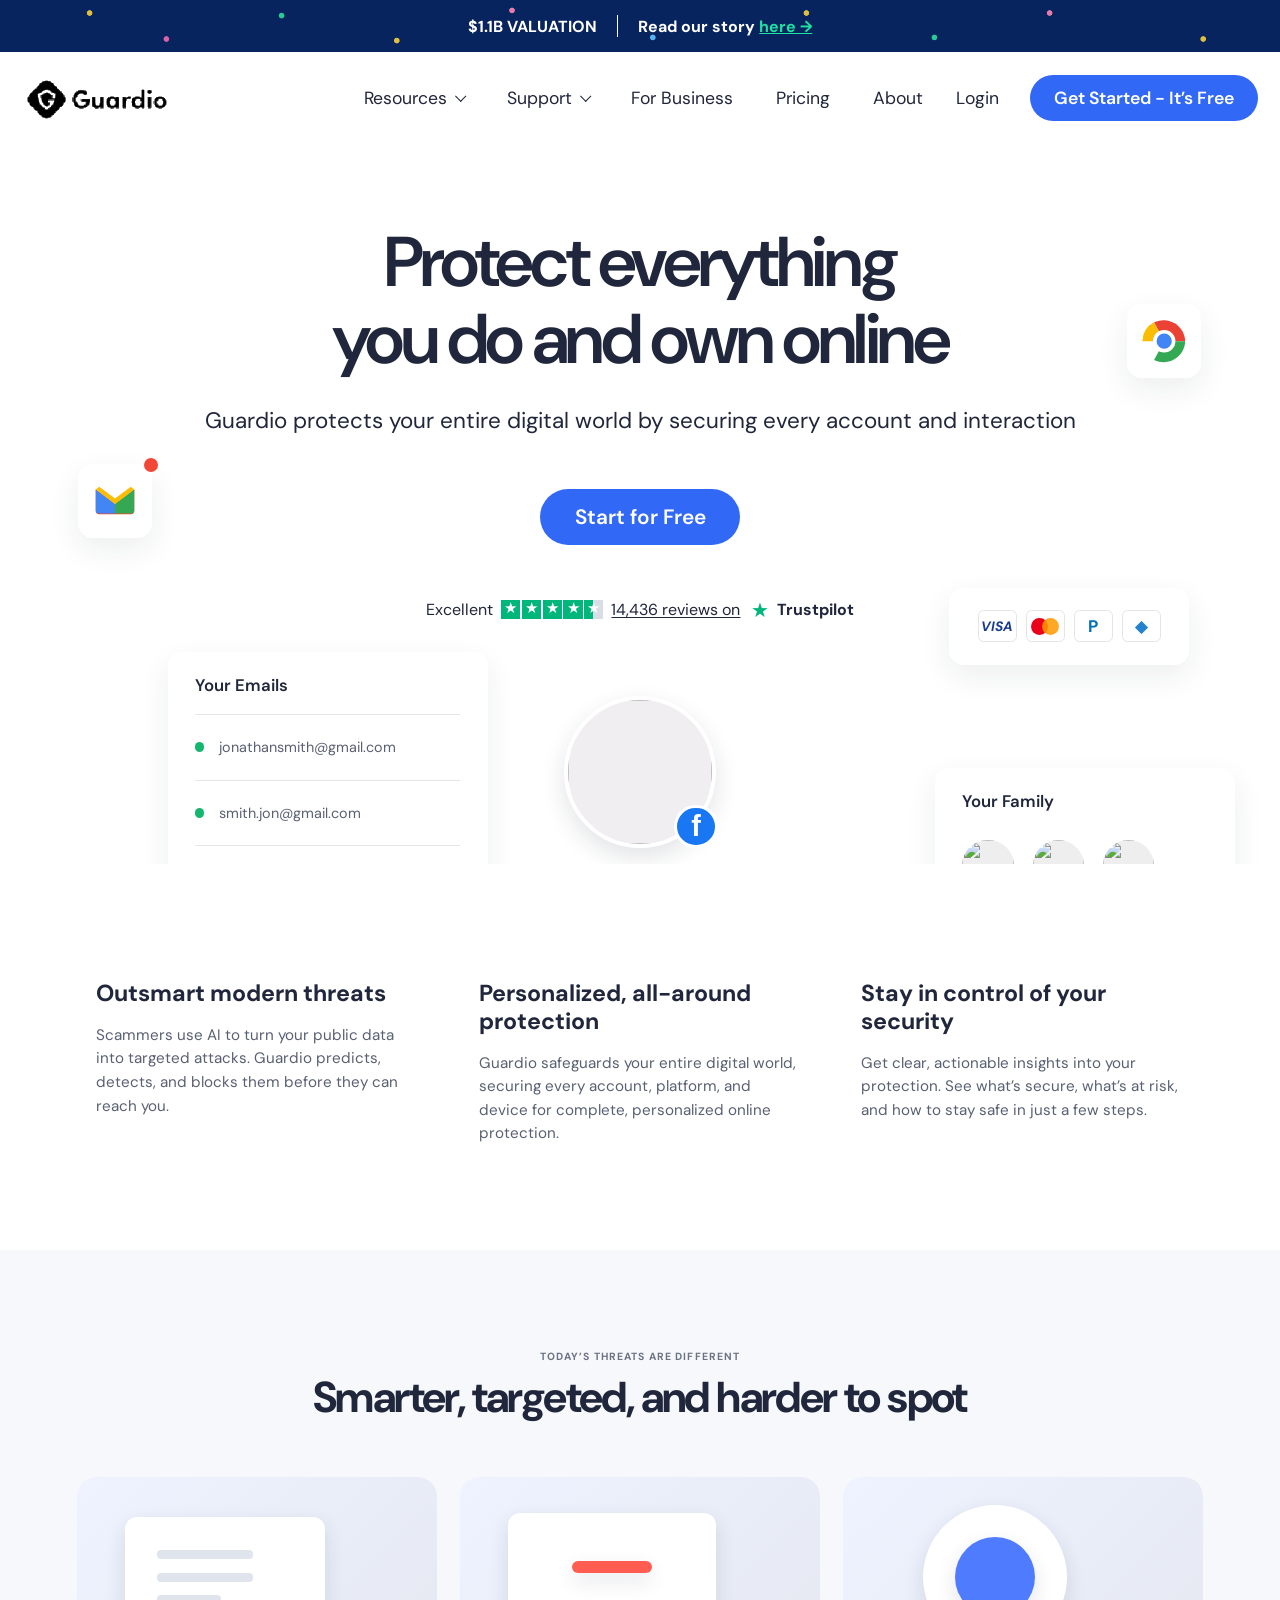
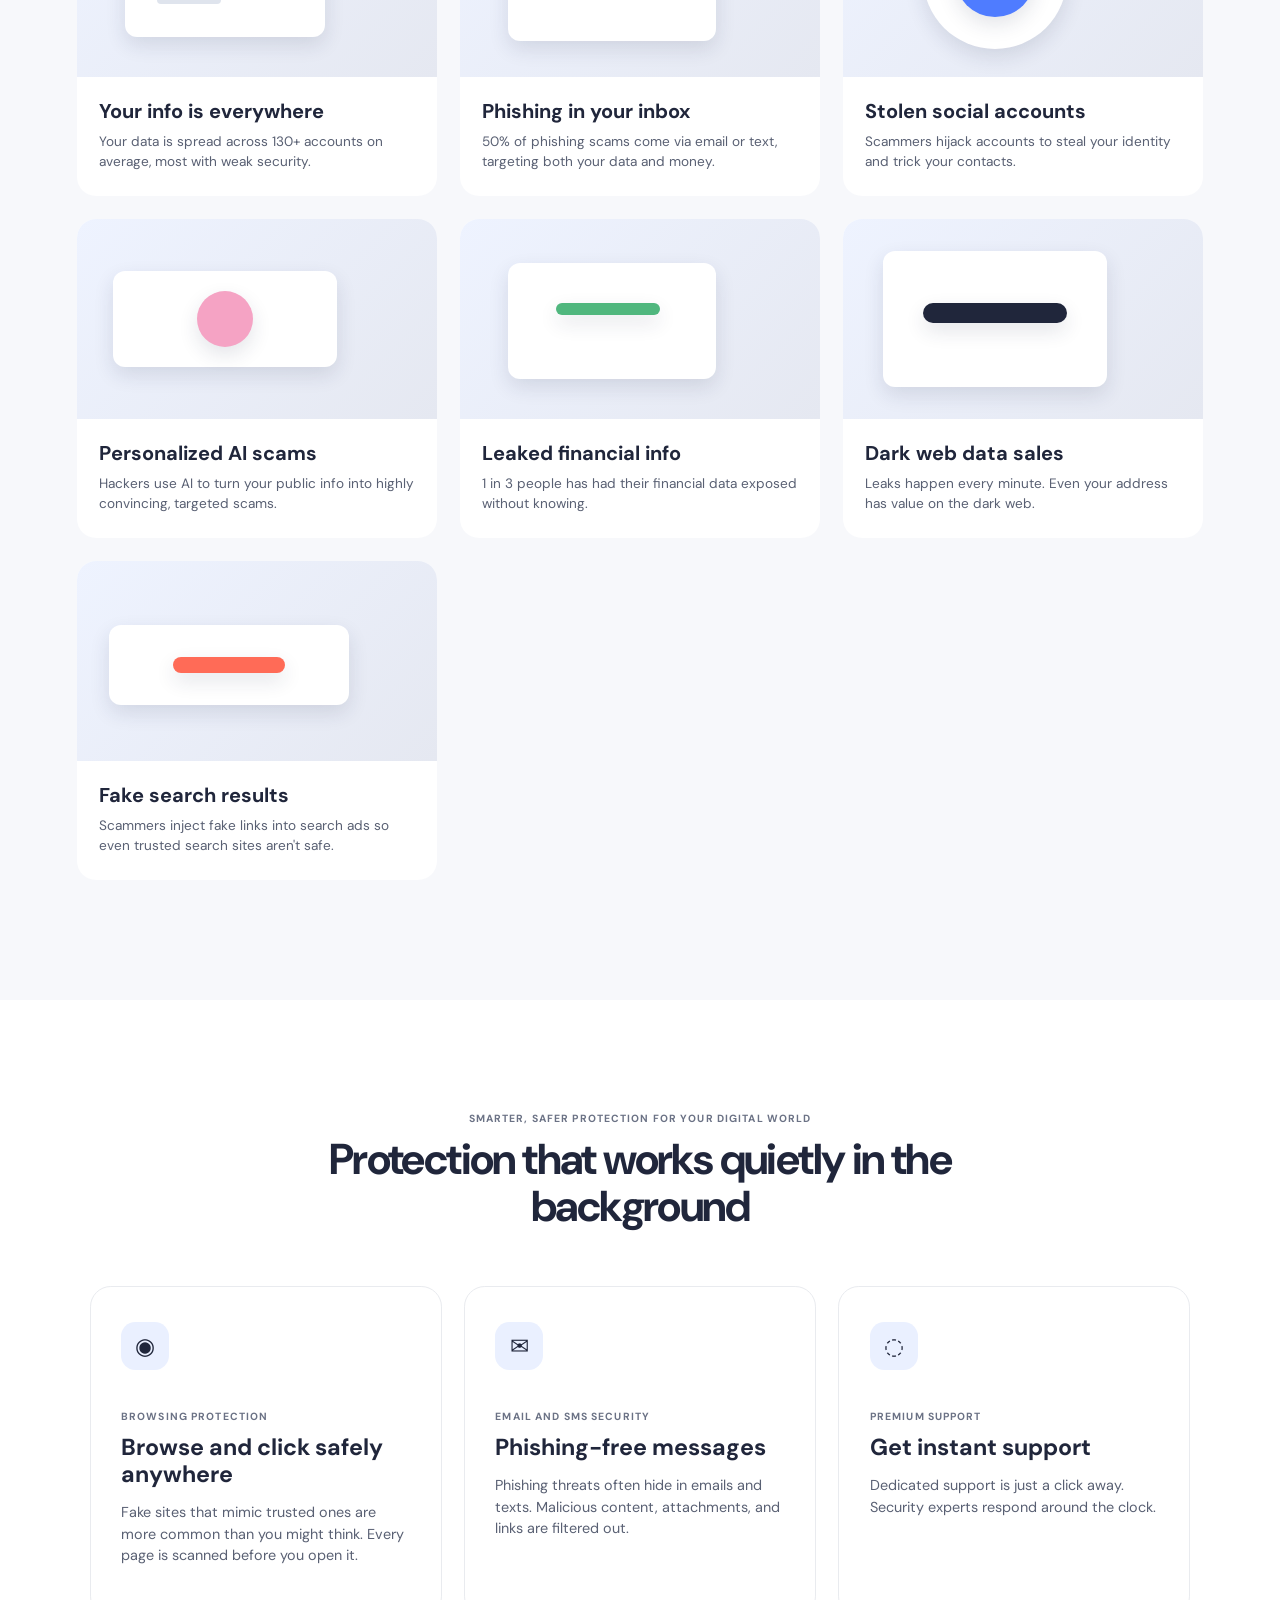
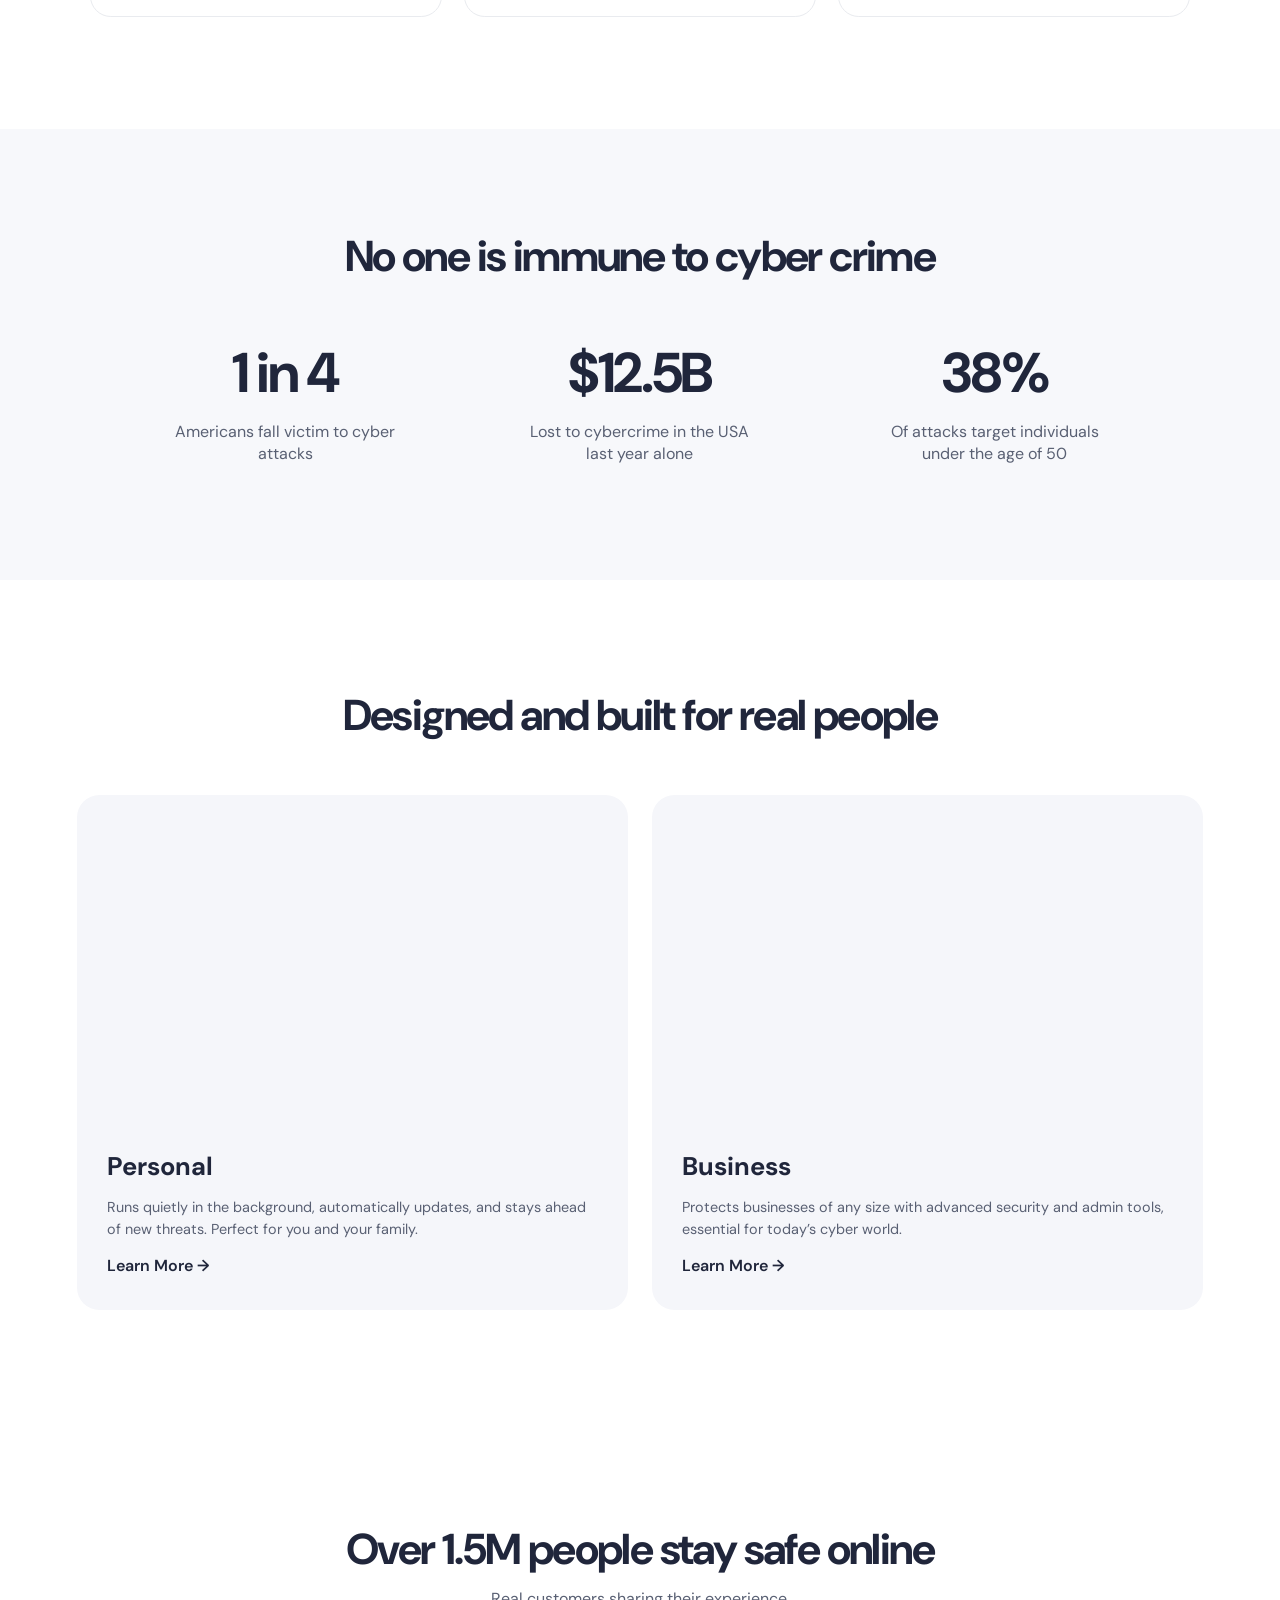
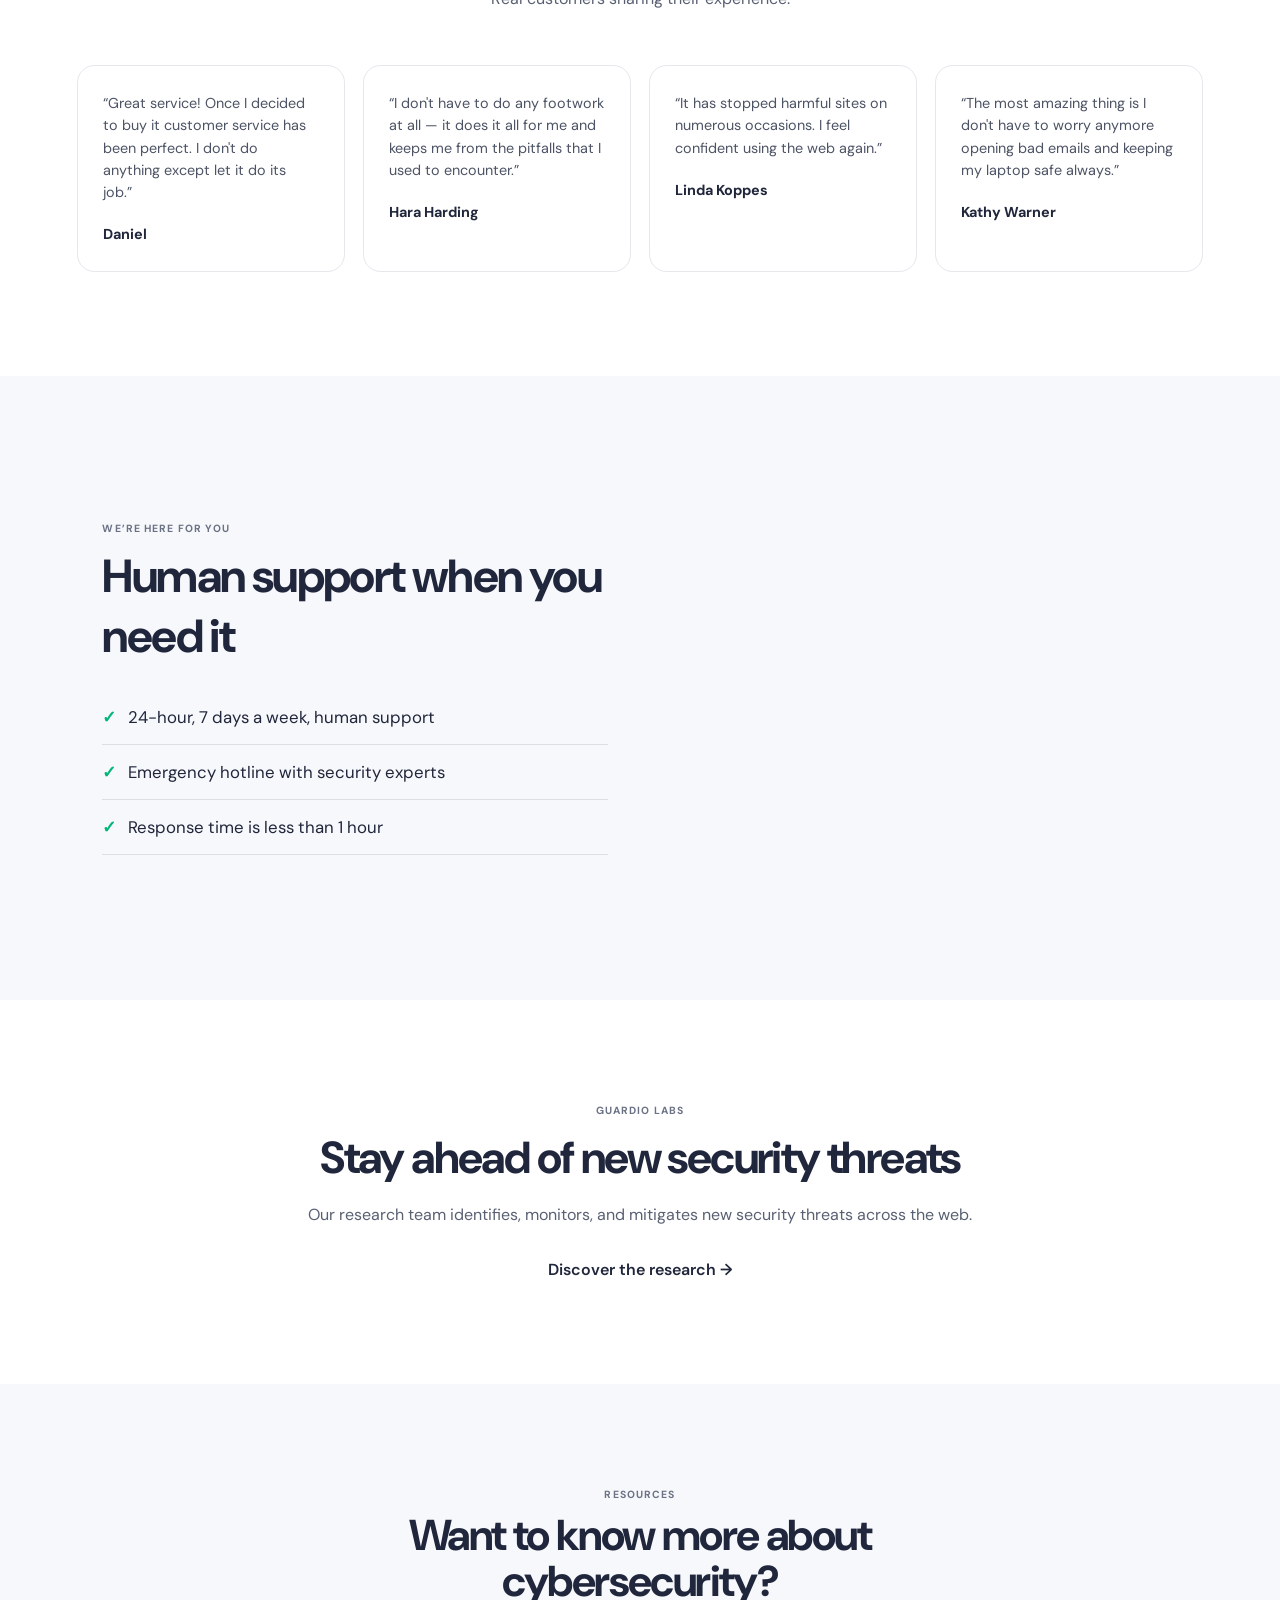
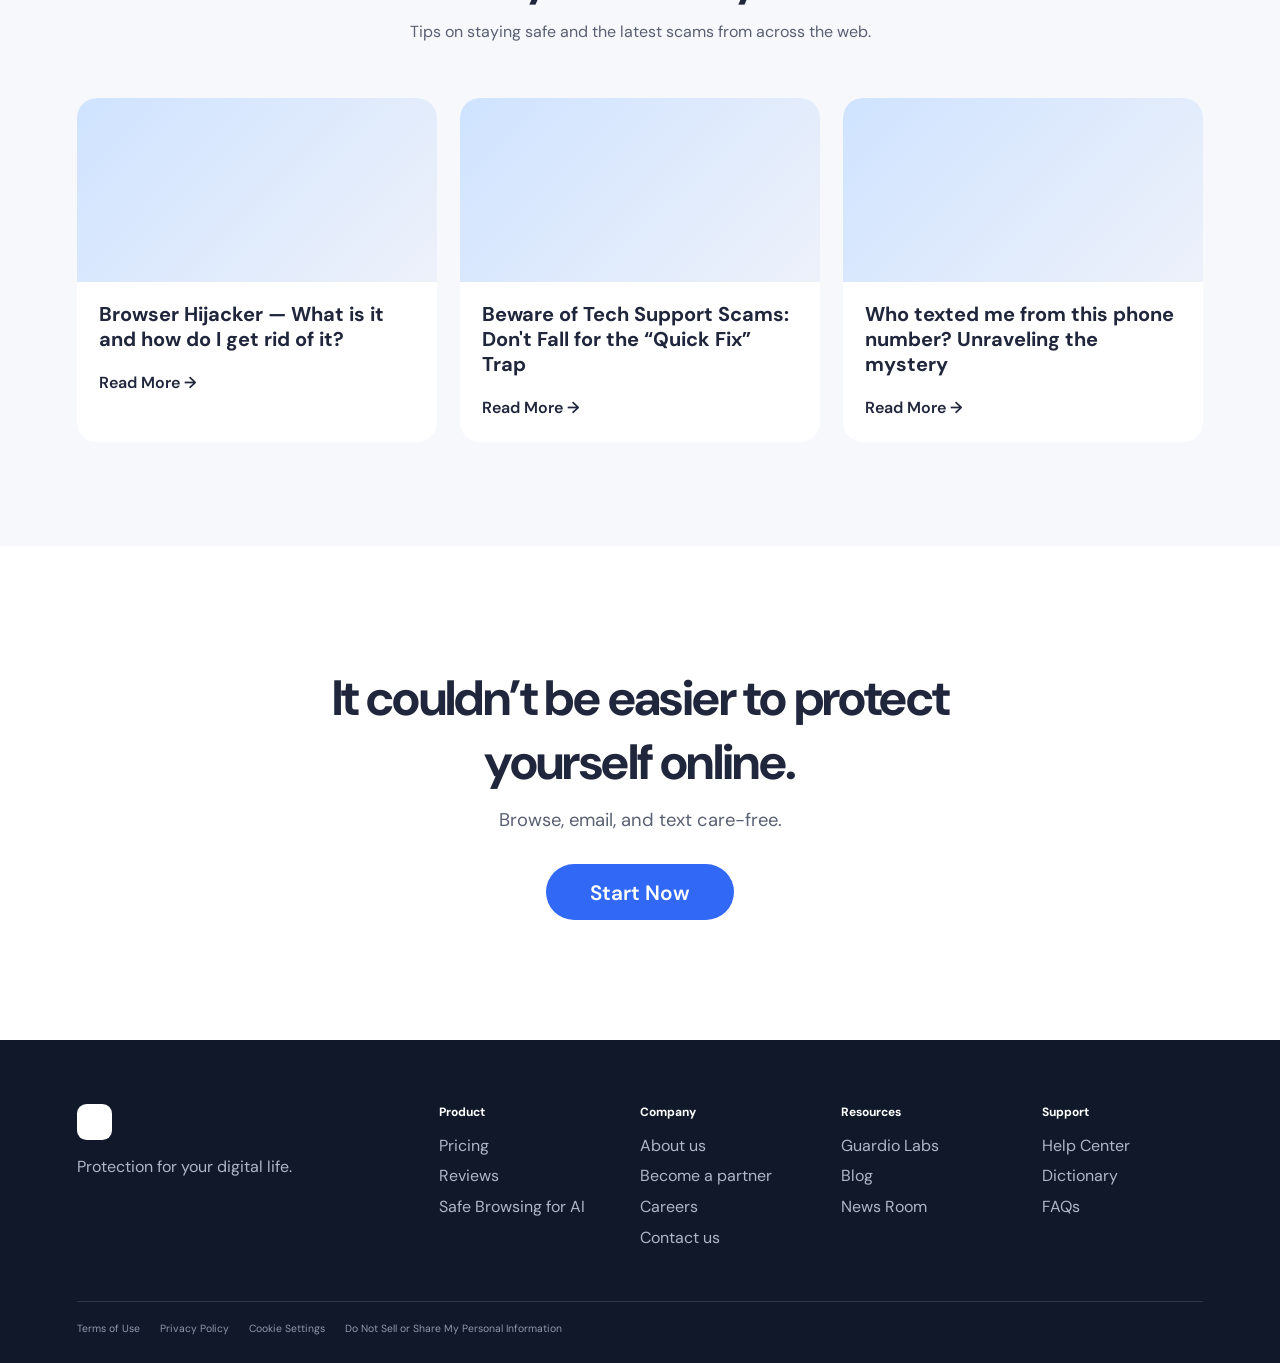
==== index.html @ de73d1ef "Update website" ====
<!doctype html>
<html lang="en">

<head>
  <meta charset="utf-8">
  <meta name="viewport" content="width=device-width, initial-scale=1">
  <title>Online Protection</title>
  <link rel="preconnect" href="https://fonts.googleapis.com">
  <link rel="preconnect" href="https://fonts.gstatic.com" crossorigin>
  <link href="https://fonts.googleapis.com/css2?family=DM+Sans:wght@400;500;600;700&display=swap" rel="stylesheet">
  <link rel="stylesheet" href="style.css">
</head>

<body>
  <div class="page">

    <div class="valuation-bar">
      <div class="valuation-inner">
        <strong>$1.1B VALUATION</strong>
        <span class="divider"></span>
        <strong>Read our story <a href="#story">here →</a></strong>
      </div>
    </div>

    <header class="site-header">
      <div class="nav-shell">
        <img src="/images/logo-new.png" alt="">
        <div class="logo-slot" aria-hidden="true"></div>

        <nav class="main-nav" aria-label="Main navigation">
          <div class="nav-dropdown">
            <button type="button" class="nav-button">Resources <span class="chevron"></span></button>
            <div class="dropdown-menu">
              <a href="#labs">Labs</a>
              <a href="#blog">Blog</a>
              <a href="#news">News Room</a>
            </div>
          </div>

          <div class="nav-dropdown">
            <button type="button" class="nav-button">Support <span class="chevron"></span></button>
            <div class="dropdown-menu">
              <a href="/Pages/Labs/index.html">Help Center</a>
              <a href="#support">Contact us</a>
            </div>
          </div>

          <a href="#business">For Business</a>
          <a href="#pricing">Pricing</a>
          <a href="#about">About</a>
        </nav>

        <div class="nav-actions">
          <a href="#login" class="login">Login</a>
          <a href="#start" class="nav-cta">Get Started - It’s Free</a>
        </div>

        <button class="mobile-menu" aria-label="Open menu"><span></span><span></span><span></span></button>
      </div>
    </header>

    <main>
      <section class="hero" id="start">
        <div class="hero-copy">
          <h1>Protect everything<br>you do and own online</h1>
          <p>Guardio protects your entire digital world by securing every account and interaction</p>

          <a href="./Pages/Labs/index.html" class="primary-btn">Start for Free</a>

          <div class="trustpilot">
            <span class="excellent">Excellent</span>
            <span class="stars" aria-label="5 stars">
              <i>★</i><i>★</i><i>★</i><i>★</i><i class="half">★</i>
            </span>
            <a href="#">14,436 reviews on</a>
            <span class="tp-star">★</span>
            <strong>Trustpilot</strong>
          </div>
        </div>

        <div class="hero-art" aria-hidden="true">
          <div class="floating gmail-card">
            <span class="notification-dot"></span>
            <svg viewBox="0 0 64 48" class="gmail-icon">
              <path fill="#EA4335" d="M4 8 32 29 60 8v31a5 5 0 0 1-5 5H9a5 5 0 0 1-5-5V8Z" />
              <path fill="#4285F4" d="M4 8 32 29v14H9a5 5 0 0 1-5-5V8Z" />
              <path fill="#34A853" d="M60 8 32 29v14h23a5 5 0 0 0 5-5V8Z" />
              <path fill="#FBBC04" d="M4 8 32 29 60 8 55 4 32 21 9 4Z" />
            </svg>
          </div>

          <div class="floating chrome-card">
            <svg viewBox="0 0 64 64" class="chrome-icon">
              <circle cx="32" cy="32" r="30" fill="#fff" />
              <path fill="#EA4335" d="M32 32h29A30 30 0 0 0 18 6l14 26Z" />
              <path fill="#FBBC04" d="M32 32 18 6A30 30 0 0 0 2 32h30Z" />
              <path fill="#34A853" d="M32 32 18 58a30 30 0 0 0 43-26H32Z" />
              <circle cx="32" cy="32" r="13" fill="#4285F4" stroke="#fff" stroke-width="5" />
            </svg>
          </div>

          <div class="floating emails-card">
            <h3>Your Emails</h3>
            <div class="email-row"><span class="status green"></span><span>jonathansmith@gmail.com</span></div>
            <div class="email-row"><span class="status green"></span><span>smith.jon@gmail.com</span></div>
            <div class="email-row"><span class="status red"></span><span>jonathan.s@yahoo.com</span></div>
          </div>

          <div class="person-orb">
            <div class="person-ring">
              <img
                src="https://cdn.prod.website-files.com/660aad6ed4b43a5ebeb55a52/67ab3292ef48db7c17e0052a_shutterstock_2234417015%202.webp"
                alt="">
            </div>
            <span class="facebook-badge">f</span>
          </div>

          <div class="floating family-card">
            <h3>Your Family</h3>
            <div class="family-people">
              <img
                src="https://cdn.prod.website-files.com/660aad6ed4b43a5ebeb55a52/67c078ace98d4fbeb5bd55b6_eeca5b305c165b2626405c96d9432411.webp"
                alt="">
              <img
                src="https://cdn.prod.website-files.com/660aad6ed4b43a5ebeb5bd55b6_eeca5b305c165b2626405c96d9432411.webp"
                alt="">
              <img
                src="https://cdn.prod.website-files.com/660aad6ed4b43a5ebeb55a52/67c078ac7d8c775eaa55b210_aea85e1525c2f2bf8477e99ba355de47.webp"
                alt="">
            </div>
            <div class="family-names"><span>Benjamin</span><span>Sara</span><span>Jesse</span></div>
          </div>

          <div class="floating payments-card">
            <div>VISA</div>
            <div class="mc"><b></b><b></b></div>
            <div class="paypal">P</div>
            <div class="bank">◆</div>
          </div>
        </div>
      </section>

      <section class="intro" id="about">
        <div class="intro-grid">
          <article>
            <h2>Outsmart modern threats</h2>
            <p>Scammers use AI to turn your public data into targeted attacks. Guardio predicts, detects, and blocks
              them before they can reach you.</p>
          </article>
          <article>
            <h2>Personalized, all-around protection</h2>
            <p>Guardio safeguards your entire digital world, securing every account, platform, and device for complete,
              personalized online protection.</p>
          </article>
          <article>
            <h2>Stay in control of your security</h2>
            <p>Get clear, actionable insights into your protection. See what’s secure, what’s at risk, and how to stay
              safe in just a few steps.</p>
          </article>
        </div>
      </section>

      <section class="threats" id="threats">
        <div class="section-head">
          <p class="eyebrow">TODAY’S THREATS ARE DIFFERENT</p>
          <h2>Smarter, targeted, and harder to spot</h2>
        </div>
        <div class="threat-grid">
          <article class="threat-card">
            <div class="mock-art art-login"><span></span><span></span><span></span></div>
            <h3>Your info is everywhere</h3>
            <p>Your data is spread across 130+ accounts on average, most with weak security.</p>
          </article>
          <article class="threat-card">
            <div class="mock-art art-mail"></div>
            <h3>Phishing in your inbox</h3>
            <p>50% of phishing scams come via email or text, targeting both your data and money.</p>
          </article>
          <article class="threat-card">
            <div class="mock-art art-social"></div>
            <h3>Stolen social accounts</h3>
            <p>Scammers hijack accounts to steal your identity and trick your contacts.</p>
          </article>
          <article class="threat-card">
            <div class="mock-art art-ai"></div>
            <h3>Personalized AI scams</h3>
            <p>Hackers use AI to turn your public info into highly convincing, targeted scams.</p>
          </article>
          <article class="threat-card">
            <div class="mock-art art-finance"></div>
            <h3>Leaked financial info</h3>
            <p>1 in 3 people has had their financial data exposed without knowing.</p>
          </article>
          <article class="threat-card">
            <div class="mock-art art-dark"></div>
            <h3>Dark web data sales</h3>
            <p>Leaks happen every minute. Even your address has value on the dark web.</p>
          </article>
          <article class="threat-card">
            <div class="mock-art art-search"></div>
            <h3>Fake search results</h3>
            <p>Scammers inject fake links into search ads so even trusted search sites aren't safe.</p>
          </article>
        </div>
      </section>

      <section class="protection" id="pricing">
        <div class="section-head">
          <p class="eyebrow">SMARTER, SAFER PROTECTION FOR YOUR DIGITAL WORLD</p>
          <h2>Protection that works quietly in the background</h2>
        </div>
        <div class="protection-row">
          <article>
            <div class="feature-icon">◉</div>
            <p class="eyebrow">BROWSING PROTECTION</p>
            <h3>Browse and click safely anywhere</h3>
            <p>Fake sites that mimic trusted ones are more common than you might think. Every page is scanned before you
              open it.</p>
          </article>
          <article>
            <div class="feature-icon">✉</div>
            <p class="eyebrow">EMAIL AND SMS SECURITY</p>
            <h3>Phishing-free messages</h3>
            <p>Phishing threats often hide in emails and texts. Malicious content, attachments, and links are filtered
              out.</p>
          </article>
          <article>
            <div class="feature-icon">◌</div>
            <p class="eyebrow">PREMIUM SUPPORT</p>
            <h3>Get instant support</h3>
            <p>Dedicated support is just a click away. Security experts respond around the clock.</p>
          </article>
        </div>
      </section>

      <section class="stats">
        <div class="section-head">
          <h2>No one is immune to cyber crime</h2>
        </div>
        <div class="stats-grid">
          <article><strong>1 in 4</strong>
            <p>Americans fall victim to cyber attacks</p>
          </article>
          <article><strong>$12.5B</strong>
            <p>Lost to cybercrime in the USA last year alone</p>
          </article>
          <article><strong>38%</strong>
            <p>Of attacks target individuals under the age of 50</p>
          </article>
        </div>
      </section>

      <section class="people" id="business">
        <div class="section-head">
          <h2>Designed and built for real people</h2>
        </div>
        <div class="people-grid">
          <article>
            <div class="people-image personal-image"></div>
            <div class="people-copy">
              <h3>Personal</h3>
              <p>Runs quietly in the background, automatically updates, and stays ahead of new threats. Perfect for you
                and your family.</p><a href="#">Learn More →</a>
            </div>
          </article>
          <article>
            <div class="people-image business-image"></div>
            <div class="people-copy">
              <h3>Business</h3>
              <p>Protects businesses of any size with advanced security and admin tools, essential for today’s cyber
                world.</p><a href="#">Learn More →</a>
            </div>
          </article>
        </div>
      </section>

      <section class="reviews">
        <div class="section-head">
          <h2>Over 1.5M people stay safe online</h2>
          <p>Real customers sharing their experience.</p>
        </div>
        <div class="review-track" id="reviewTrack">
          <article>“Great service! Once I decided to buy it customer service has been perfect. I don't do anything
            except let it do its job.”<b>Daniel</b></article>
          <article>“I don't have to do any footwork at all — it does it all for me and keeps me from the pitfalls that I
            used to encounter.”<b>Hara Harding</b></article>
          <article>“It has stopped harmful sites on numerous occasions. I feel confident using the web again.”<b>Linda
              Koppes</b></article>
          <article>“The most amazing thing is I don't have to worry anymore opening bad emails and keeping my laptop
            safe always.”<b>Kathy Warner</b></article>
        </div>
      </section>

      <section class="support" id="support">
        <div>
          <p class="eyebrow">WE’RE HERE FOR YOU</p>
          <h2>Human support when you need it</h2>
          <ul>
            <li>24-hour, 7 days a week, human support</li>
            <li>Emergency hotline with security experts</li>
            <li>Response time is less than 1 hour</li>
          </ul>
        </div>
        <div class="support-visual"></div>
      </section>

      <section class="labs" id="labs">
        <div>
          <p class="eyebrow">GUARDIO LABS</p>
          <h2>Stay ahead of new security threats</h2>
          <p>Our research team identifies, monitors, and mitigates new security threats across the web.</p><a
            href="#">Discover the research →</a>
        </div>
      </section>

      <section class="blog" id="blog">
        <div class="section-head">
          <p class="eyebrow">RESOURCES</p>
          <h2>Want to know more about cybersecurity?</h2>
          <p>Tips on staying safe and the latest scams from across the web.</p>
        </div>
        <div class="blog-grid">
          <article>
            <div></div>
            <h3>Browser Hijacker — What is it and how do I get rid of it?</h3><a href="#">Read More →</a>
          </article>
          <article>
            <div></div>
            <h3>Beware of Tech Support Scams: Don't Fall for the “Quick Fix” Trap</h3><a href="#">Read More →</a>
          </article>
          <article>
            <div></div>
            <h3>Who texted me from this phone number? Unraveling the mystery</h3><a href="#">Read More →</a>
          </article>
        </div>
      </section>

      <section class="final-cta" id="story">
        <h2>It couldn’t be easier to protect yourself online.</h2>
        <p>Browse, email, and text care-free.</p><a href="#" class="primary-btn">Start Now</a>
      </section>
    </main>

    <footer>
      <div class="footer-grid">
        <div>
          <div class="footer-mark"></div>
          <p>Protection for your digital life.</p>
        </div>
        <div>
          <h4>Product</h4><a href="#">Pricing</a><a href="#">Reviews</a><a href="#">Safe Browsing for AI</a>
        </div>
        <div>
          <h4>Company</h4><a href="#">About us</a><a href="#">Become a partner</a><a href="#">Careers</a><a
            href="#">Contact us</a>
        </div>
        <div>
          <h4>Resources</h4><a href="#">Guardio Labs</a><a href="#">Blog</a><a href="#">News Room</a>
        </div>
        <div>
          <h4>Support</h4><a href="#">Help Center</a><a href="#">Dictionary</a><a href="#">FAQs</a>
        </div>
      </div>
      <div class="footer-bottom"><span>Terms of Use</span><span>Privacy Policy</span><span>Cookie
          Settings</span><span>Do Not Sell or Share My Personal Information</span></div>
    </footer>
  </div>
  <script src="script.js"></script>
</body>

</html>
---- style.css ----
* {
  box-sizing: border-box
}

:root {
  --ink: #20263b;
  --muted: #596073;
  --blue: #3268f6;
  --green: #00b67a;
  --border: #e8e9ed;
  --soft: #f7f8fb;
}

html {
  scroll-behavior: smooth
}

body {
  margin: 0;
  font-family: "DM Sans", Arial, sans-serif;
  color: var(--ink);
  background: #fff;
  -webkit-font-smoothing: antialiased
}

a {
  color: inherit;
  text-decoration: none
}

button {
  font: inherit
}

.valuation-bar {
  height: 52px;
  background: #08245f;
  position: sticky;
  top: 0;
  z-index: 100;
  overflow: hidden;
  color: #fff
}

.valuation-bar:before {
  content: "";
  position: absolute;
  inset: 0;
  opacity: .9;
  background:
    radial-gradient(circle at 7% 25%, #f6d13b 0 2.4px, transparent 3.2px),
    radial-gradient(circle at 13% 75%, #ef68b0 0 2.4px, transparent 3.2px),
    radial-gradient(circle at 22% 30%, #2bdc9d 0 2.4px, transparent 3.2px),
    radial-gradient(circle at 31% 78%, #f6d13b 0 2.4px, transparent 3.2px),
    radial-gradient(circle at 40% 20%, #ff86b6 0 2.4px, transparent 3.2px),
    radial-gradient(circle at 51% 72%, #5dc6ff 0 2.4px, transparent 3.2px),
    radial-gradient(circle at 63% 25%, #f6d13b 0 2.4px, transparent 3.2px),
    radial-gradient(circle at 73% 72%, #2bdc9d 0 2.4px, transparent 3.2px),
    radial-gradient(circle at 82% 25%, #ff86b6 0 2.4px, transparent 3.2px),
    radial-gradient(circle at 94% 75%, #f6d13b 0 2.4px, transparent 3.2px)
}

.valuation-inner {
  height: 100%;
  display: flex;
  align-items: center;
  justify-content: center;
  gap: 20px;
  font-size: 16px;
  position: relative;
  z-index: 1
}

.valuation-inner a {
  color: #1fe2a1;
  text-decoration: underline
}

.divider {
  width: 1.6px;
  height: 22.4px;
  background: #fff
}

.site-header {
  height: 92px;
  background: #fff;
  position: sticky;
  top: 52px;
  z-index: 99
}

.nav-shell {
  height: 100%;
  max-width: 1400px;
  margin: auto;
  padding: 0 22.4px;
  display: flex;
  align-items: center
}

.logo-slot {
  width: 184px;
  flex: 0 0 184px
}

.main-nav {
  display: flex;
  align-items: center;
  gap: 43.2px;
  font-size: 17.6px;
  white-space: nowrap
}

.main-nav>a,
.nav-button {
  color: #20263b
}

.nav-button {
  border: 0;
  background: none;
  padding: 0;
  display: flex;
  align-items: center;
  gap: 8px;
  cursor: pointer
}

.chevron {
  width: 8px;
  height: 8px;
  border-right: 1.6px solid #1d2435;
  border-bottom: 1.6px solid #1d2435;
  transform: rotate(45deg) translateY(-2.4px)
}

.nav-dropdown {
  position: relative
}

.dropdown-menu {
  display: none;
  position: absolute;
  top: 25.6px;
  left: -12px;
  background: #fff;
  border: 1px solid var(--border);
  box-shadow: 0 11.2px 32px rgba(25, 31, 52, .12);
  border-radius: 11.2px;
  padding: 8px;
  min-width: 136px
}

.dropdown-menu a {
  display: block;
  padding: 8.8px 9.6px;
  border-radius: 6.4px
}

.dropdown-menu a:hover {
  background: #f4f6fb
}

.nav-dropdown.open .dropdown-menu {
  display: block
}

.nav-actions {
  margin-left: auto;
  display: flex;
  align-items: center;
  gap: 30.4px;
  font-size: 17.6px
}

.nav-cta {
  background: var(--blue);
  color: #fff;
  border-radius: 27.2px;
  padding: 12px 24px;
  font-weight: 600
}

.mobile-menu {
  display: none;
  margin-left: auto;
  background: none;
  border: 0;
  width: 35.2px
}

.mobile-menu span {
  height: 1.6px;
  background: var(--ink);
  display: block;
  margin: 4.8px 0
}

.hero {
  min-height: 720px;
  position: relative;
  overflow: hidden;
  padding-top: 80px;
  background: #fff
}

.hero-copy {
  text-align: center;
  position: relative;
  z-index: 4
}

.hero h1 {
  font-size: 70.4px;
  line-height: 1.09;
  letter-spacing: -3.36px;
  font-weight: 600;
  margin: 0 auto 27.2px;
  max-width: 928px
}

.hero-copy>p {
  font-size: 22.4px;
  line-height: 1.4;
  margin: 0 auto 52.8px;
  max-width: 1000px
}

.primary-btn {
  display: inline-flex;
  align-items: center;
  justify-content: center;
  background: var(--blue);
  color: #fff;
  font-size: 20.8px;
  font-weight: 600;
  border-radius: 30.4px;
  padding: 12.8px 34.4px;
  min-width: 188.8px;
  height: 56px;
  box-shadow: none
}

.trustpilot {
  margin: 52px auto 0;
  display: flex;
  align-items: center;
  justify-content: center;
  gap: 8px;
  font-size: 16px
}

.trustpilot a {
  text-decoration: underline;
  text-underline-offset: 2.4px
}

.stars {
  display: flex;
  gap: 1.6px
}

.stars i {
  font-style: normal;
  font-size: 15.2px;
  line-height: 17.6px;
  background: #00b67a;
  color: #fff;
  width: 19.2px;
  height: 19.2px;
  text-align: center
}

.stars .half {
  background: linear-gradient(90deg, #00b67a 50%, #d8dde6 50%);
  color: #fff
}

.tp-star {
  font-size: 20px;
  color: #00b67a;
  margin-left: 2.4px
}

.hero-art {
  position: absolute;
  inset: 0;
  z-index: 2;
  pointer-events: none
}

.floating {
  position: absolute;
  background: #fff;
  border-radius: 14.4px;
  box-shadow: 0 11.2px 30.4px rgba(28, 35, 56, .08)
}

.gmail-card {
  left: 6.1%;
  top: 320px;
  width: 73.6px;
  height: 73.6px;
  display: grid;
  place-items: center
}

.gmail-icon {
  width: 44px
}

.notification-dot {
  position: absolute;
  width: 14.4px;
  height: 14.4px;
  border-radius: 50%;
  background: #f34837;
  right: -6.4px;
  top: -6.4px
}

.chrome-card {
  right: 6.2%;
  top: 160px;
  width: 73.6px;
  height: 73.6px;
  display: grid;
  place-items: center
}

.chrome-icon {
  width: 46.4px
}

.emails-card {
  left: 13.1%;
  top: 508px;
  width: 320px;
  min-height: 268px
}

.floating h3 {
  font-size: 16.8px;
  margin: 22.4px 27.2px 17.6px;
  font-weight: 600
}

.email-row {
  height: 65.6px;
  margin: 0 27.2px;
  border-top: 1px solid #e6e6e8;
  display: flex;
  align-items: center;
  gap: 14.4px;
  font-size: 14.4px;
  color: #596073
}

.status {
  width: 9.6px;
  height: 9.6px;
  border-radius: 50%;
  flex: 0 0 auto
}

.green {
  background: #17b66f
}

.red {
  background: #ff4637
}

.person-orb {
  position: absolute;
  left: 50%;
  transform: translateX(-50%);
  top: 552px
}

.person-ring {
  width: 152px;
  height: 152px;
  border-radius: 50%;
  background: #f0eef0;
  border: 4.8px solid #fff;
  box-shadow: 0 9.6px 24px rgba(25, 31, 52, .12);
  overflow: hidden
}

.person-ring img {
  width: 100%;
  height: 100%;
  object-fit: cover
}

.facebook-badge {
  position: absolute;
  right: -1.6px;
  bottom: 0;
  width: 43.2px;
  height: 43.2px;
  border-radius: 50%;
  background: #1977f3;
  color: #fff;
  font: bold 28.8px Arial;
  display: grid;
  place-items: center;
  border: 3.2px solid #fff
}

.family-card {
  right: 3.5%;
  top: 624px;
  width: 300px;
  height: 232px
}

.family-people {
  display: flex;
  gap: 19.2px;
  padding: 9.6px 27.2px 0
}

.family-people img {
  width: 51.2px;
  height: 51.2px;
  border-radius: 50%;
  object-fit: cover;
  background: #eee
}

.family-names {
  display: flex;
  gap: 28.8px;
  padding: 8px 27.2px;
  font-size: 12px;
  color: #5b6274
}

.payments-card {
  right: 7.1%;
  top: 444px;
  width: 240px;
  height: 76.8px;
  display: flex;
  align-items: center;
  justify-content: center;
  gap: 8.8px
}

.payments-card>div {
  height: 32px;
  min-width: 39.2px;
  border: 1px solid #e2e4e8;
  border-radius: 5.6px;
  display: grid;
  place-items: center;
  background: #fff;
  font-weight: 700
}

.payments-card>div:first-child {
  font-style: italic;
  color: #183c8e;
  font-size: 13.6px
}

.mc {
  display: flex !important;
  align-items: center;
  justify-content: center
}

.mc b {
  width: 16.8px;
  height: 16.8px;
  border-radius: 50%;
  display: block
}

.mc b:first-child {
  background: #ea001b;
  margin-right: -5.6px
}

.mc b:last-child {
  background: #ff9900;
  opacity: .85
}

.paypal {
  color: #0070ba;
  font-size: 16.8px
}

.bank {
  color: #2482ce
}

.intro {
  padding: 116px 7.5% 104px
}

.intro-grid {
  display: grid;
  grid-template-columns: repeat(3, 1fr);
  gap: 60px;
  max-width: 1160px;
  margin: auto
}

.intro h2 {
  font-size: 23.2px;
  line-height: 1.2;
  margin: 0 0 16px
}

.intro p {
  font-size: 15.2px;
  line-height: 1.55;
  color: var(--muted);
  margin: 0
}

.section-head {
  text-align: center;
  max-width: 720px;
  margin: 0 auto 56px
}

.eyebrow {
  font-size: 10.4px;
  font-weight: 700;
  letter-spacing: 1.12px;
  margin: 0 0 11.2px;
  color: #6b7285
}

.section-head h2 {
  font-size: 43.2px;
  letter-spacing: -1.6px;
  line-height: 1.08;
  margin: 0 0 16px
}

.section-head>p:last-child {
  font-size: 16px;
  color: var(--muted)
}

.threats {
  background: #f7f8fb;
  padding: 100px 6% 120px
}

.threat-grid {
  max-width: 1160px;
  margin: auto;
  display: grid;
  grid-template-columns: repeat(3, 1fr);
  gap: 22.4px
}

.threat-card {
  background: #fff;
  border-radius: 19.2px;
  padding: 0 0 24px;
  overflow: hidden
}

.mock-art {
  height: 200px;
  background: linear-gradient(135deg, #eef3ff, #e5e8f1);
  position: relative;
  overflow: hidden
}

.mock-art:before,
.mock-art:after {
  content: "";
  position: absolute;
  background: #fff;
  border-radius: 12px;
  box-shadow: 0 8px 20px rgba(30, 40, 70, .12)
}

.art-login:before {
  width: 200px;
  height: 120px;
  left: 48px;
  top: 40px
}

.art-login span {
  position: absolute;
  z-index: 2;
  width: 96px;
  height: 8.8px;
  background: #dfe4ed;
  left: 80px;
  border-radius: 4px
}

.art-login span:nth-child(1) {
  top: 73.6px
}

.art-login span:nth-child(2) {
  top: 96px
}

.art-login span:nth-child(3) {
  top: 118.4px;
  width: 64px
}

.art-mail:before {
  width: 208px;
  height: 128px;
  left: 48px;
  top: 36px
}

.art-mail:after {
  width: 80px;
  height: 12px;
  left: 112px;
  top: 84px;
  background: #ff5c52
}

.art-social:before {
  width: 144px;
  height: 144px;
  border-radius: 50%;
  left: 80px;
  top: 28px
}

.art-social:after {
  width: 80px;
  height: 80px;
  border-radius: 50%;
  left: 112px;
  top: 60px;
  background: #4f7cff
}

.art-ai:before {
  width: 224px;
  height: 96px;
  left: 36px;
  top: 52px
}

.art-ai:after {
  width: 56px;
  height: 56px;
  border-radius: 50%;
  left: 120px;
  top: 72px;
  background: #f5a3c4
}

.art-finance:before {
  width: 208px;
  height: 116px;
  left: 48px;
  top: 44px
}

.art-finance:after {
  width: 104px;
  height: 12px;
  left: 96px;
  top: 84px;
  background: #50b77e
}

.art-dark:before {
  width: 224px;
  height: 136px;
  left: 40px;
  top: 32px
}

.art-dark:after {
  width: 144px;
  height: 20px;
  left: 80px;
  top: 84px;
  background: #20263b
}

.art-search:before {
  width: 240px;
  height: 80px;
  left: 32px;
  top: 64px
}

.art-search:after {
  width: 112px;
  height: 16px;
  left: 96px;
  top: 96px;
  background: #ff6b57
}

.threat-card h3 {
  font-size: 20px;
  margin: 20.8px 22.4px 8px
}

.threat-card p {
  font-size: 13.6px;
  line-height: 1.5;
  color: var(--muted);
  margin: 0 22.4px
}

.protection {
  padding: 112px 7%
}

.protection-row {
  max-width: 1160px;
  margin: auto;
  display: grid;
  grid-template-columns: repeat(3, 1fr);
  gap: 22.4px
}

.protection-row article {
  padding: 35.2px 30.4px;
  border: 1px solid #e9ebef;
  border-radius: 20.8px;
  min-height: 296px
}

.feature-icon {
  width: 48px;
  height: 48px;
  border-radius: 14.4px;
  background: #eaf0ff;
  display: grid;
  place-items: center;
  font-size: 23.2px;
  margin-bottom: 40px
}

.protection-row h3 {
  font-size: 23.2px;
  line-height: 1.15;
  margin: 8px 0 12px
}

.protection-row article>p:last-child {
  font-size: 14.4px;
  line-height: 1.5;
  color: var(--muted)
}

.stats {
  padding: 104px 8%;
  background: #f7f8fb
}

.stats-grid {
  max-width: 1000px;
  margin: auto;
  display: grid;
  grid-template-columns: repeat(3, 1fr);
  gap: 64px;
  text-align: center
}

.stats-grid strong {
  font-size: 56px;
  letter-spacing: -2.4px
}

.stats-grid p {
  font-size: 16px;
  line-height: 1.35;
  color: var(--muted);
  max-width: 224px;
  margin: 12px auto
}

.people {
  padding: 112px 6%
}

.people-grid {
  max-width: 1160px;
  margin: auto;
  display: grid;
  grid-template-columns: 1fr 1fr;
  gap: 24px
}

.people-grid article {
  border-radius: 22.4px;
  overflow: hidden;
  background: #f5f6fa
}

.people-image {
  height: 328px;
  background-size: cover;
  background-position: center
}

.personal-image {
  background-image: url("https://cdn.prod.website-files.com/660aad6ed4b43a5ebeb55a52/66e2ee38548ab197e2be8fb5_plans_image_personal.webp")
}

.business-image {
  background-image: url("https://cdn.prod.website-files.com/660aad6ed4b43a5ebeb55a52/66e2ee383f5835c32cb60555_plans_image_business.webp")
}

.people-copy {
  padding: 27.2px 30.4px 33.6px
}

.people-copy h3 {
  font-size: 25.6px;
  margin: 0 0 9.6px
}

.people-copy p {
  font-size: 14.4px;
  color: var(--muted);
  line-height: 1.5
}

.people-copy a {
  font-weight: 600
}

.reviews {
  padding: 104px 6%;
  background: #fff
}

.review-track {
  display: grid;
  grid-template-columns: repeat(4, 1fr);
  gap: 17.6px;
  max-width: 1160px;
  margin: auto
}

.review-track article {
  padding: 25.6px;
  border: 1px solid #e5e7eb;
  border-radius: 17.6px;
  font-size: 14.4px;
  line-height: 1.55;
  color: #4c5364;
  min-height: 192px
}

.review-track b {
  display: block;
  margin-top: 20px;
  color: var(--ink)
}

.support {
  padding: 112px 8%;
  background: #f7f8fb;
  display: grid;
  grid-template-columns: 1fr 1fr;
  gap: 64px;
  align-items: center
}

.support h2 {
  font-size: 46.4px;
  letter-spacing: -1.6px;
  margin: 0 0 24px
}

.support ul {
  padding: 0;
  margin: 0;
  list-style: none
}

.support li {
  font-size: 16.8px;
  padding: 16px 0;
  border-bottom: 1px solid #dddfe5
}

.support li:before {
  content: "✓";
  color: var(--green);
  font-weight: 700;
  margin-right: 12px
}

.support-visual {
  height: 400px;
  border-radius: 24px;
  background: url("https://cdn.prod.website-files.com/660aad6ed4b43a5ebeb55a52/67c5ad01090524cce00dda50_Support_asset%20%281%29.webp") center/cover no-repeat
}

.labs {
  padding: 104px 8%;
  background: #fff
}

.labs>div {
  max-width: 680px;
  margin: auto;
  text-align: center
}

.labs h2 {
  font-size: 44.8px;
  letter-spacing: -1.6px;
  margin: 0 0 16px
}

.labs p:not(.eyebrow) {
  font-size: 16px;
  color: var(--muted);
  line-height: 1.5
}

.labs a {
  display: inline-block;
  margin-top: 16px;
  font-weight: 600
}

.blog {
  padding: 104px 6%;
  background: #f7f8fb
}

.blog-grid {
  max-width: 1160px;
  margin: auto;
  display: grid;
  grid-template-columns: repeat(3, 1fr);
  gap: 22.4px
}

.blog-grid article {
  background: #fff;
  border-radius: 20px;
  overflow: hidden;
  padding-bottom: 24px
}

.blog-grid article>div {
  height: 184px;
  background: linear-gradient(135deg, #cfe3ff, #edf1fa)
}

.blog-grid h3 {
  font-size: 20px;
  line-height: 1.25;
  padding: 0 22.4px;
  margin: 20px 0
}

.blog-grid a {
  padding: 0 22.4px;
  font-weight: 600
}

.final-cta {
  padding: 120px 16px;
  text-align: center
}

.final-cta h2 {
  font-size: 49.6px;
  letter-spacing: -1.6px;
  margin: 0 auto 14.4px;
  max-width: 720px
}

.final-cta p {
  font-size: 18.4px;
  color: var(--muted);
  margin: 0 0 32px
}

footer {
  background: #11182a;
  color: #fff;
  padding: 64px 6% 28px
}

.footer-grid {
  max-width: 1160px;
  margin: auto;
  display: grid;
  grid-template-columns: 2fr repeat(4, 1fr);
  gap: 40px
}

.footer-grid h4 {
  margin: 0 0 14.4px;
  font-size: 12px
}

.footer-grid a {
  display: block;
  color: #aeb6c7;
  margin: 9.6px 0
}

.footer-grid p {
  color: #aeb6c7
}

.footer-mark {
  width: 35.2px;
  height: 35.2px;
  background: #fff;
  border-radius: 9.6px;
  margin-bottom: 16px
}

.footer-bottom {
  max-width: 1160px;
  margin: 44px auto 0;
  padding-top: 20px;
  border-top: 1px solid #31384a;
  color: #8f98ab;
  display: flex;
  gap: 20px;
  flex-wrap: wrap;
  font-size: 10.4px
}

@media (max-width:1200px) {
  .main-nav {
    gap: 22.4px
  }

  .logo-slot {
    width: 128px;
    flex-basis: 128px
  }

  .hero h1 {
    font-size: 56px
  }

  .emails-card {
    left: 7%;
  }

  .family-card {
    right: 1%
  }
}

@media (max-width:900px) {
  .valuation-inner {
    font-size: 12px;
    gap: 11.2px
  }

  .site-header {
    height: 65.6px;
    top: 52px
  }

  .nav-shell {
    padding: 0 16px
  }

  .logo-slot {
    flex: 1;
    width: auto
  }

  .main-nav,
  .nav-actions {
    display: none
  }

  .mobile-menu {
    display: block
  }

  .hero {
    padding: 56px 16px 0;
    min-height: 656px
  }

  .hero h1 {
    font-size: 38.4px;
    letter-spacing: -1.6px
  }

  .hero-copy>p {
    font-size: 16px;
    margin-bottom: 32px
  }

  .trustpilot {
    font-size: 12px;
    margin-top: 36px
  }

  .emails-card {
    left: 2%;
    top: 496px;
    transform: scale(.72);
    transform-origin: left top
  }

  .family-card {
    right: -32px;
    top: 568px;
    transform: scale(.72);
    transform-origin: right top
  }

  .person-orb {
    top: 536px;
    transform: translateX(-50%) scale(.75)
  }

  .payments-card {
    right: 2%;
    top: 428px;
    transform: scale(.72);
    transform-origin: right top
  }

  .gmail-card {
    left: 2%;
    top: 240px;
    transform: scale(.78)
  }

  .chrome-card {
    right: 2%;
    top: 128px;
    transform: scale(.78)
  }

  .intro-grid,
  .threat-grid,
  .protection-row,
  .stats-grid,
  .people-grid,
  .review-track,
  .blog-grid {
    grid-template-columns: 1fr
  }

  .intro {
    padding: 72px 20px
  }

  .threats,
  .protection,
  .people,
  .reviews,
  .blog {
    padding: 72px 20px
  }

  .section-head h2 {
    font-size: 33.6px
  }

  .support {
    grid-template-columns: 1fr;
    padding: 72px 20px
  }

  .support h2,
  .labs h2,
  .final-cta h2 {
    font-size: 35.2px
  }

  .footer-grid {
    grid-template-columns: 1fr 1fr
  }

  .footer-bottom {
    flex-direction: column
  }

  .floating {
    box-shadow: 0 8px 20px rgba(28, 35, 56, .1)
  }
}

@media (max-width:520px) {
  .valuation-bar {
    height: 44.8px
  }

  .valuation-inner {
    font-size: 9.6px
  }

  .divider {
    height: 14.4px
  }

  .site-header {
    top: 44.8px
  }

  .hero h1 {
    font-size: 31.2px
  }

  .hero-copy>p {
    font-size: 14.4px
  }

  .primary-btn {
    font-size: 16px;
    height: 46.4px;
    min-width: 152px
  }

  .trustpilot {
    flex-wrap: wrap
  }

  .gmail-card {
    top: 232px
  }

  .chrome-card {
    top: 120px
  }

  .emails-card {
    top: 488px
  }

  .family-card {
    top: 552px
  }

  .person-orb {
    top: 540px
  }

  .payments-card {
    top: 412px
  }
}

/* Genuine 80% visual sizing: no CSS zoom transform is used.
   Fixed typography, button dimensions, padding, spacing, cards and positioning
   have been reduced proportionally. Responsive breakpoints remain unchanged. */
html,
body {
  overflow-x: hidden;
}
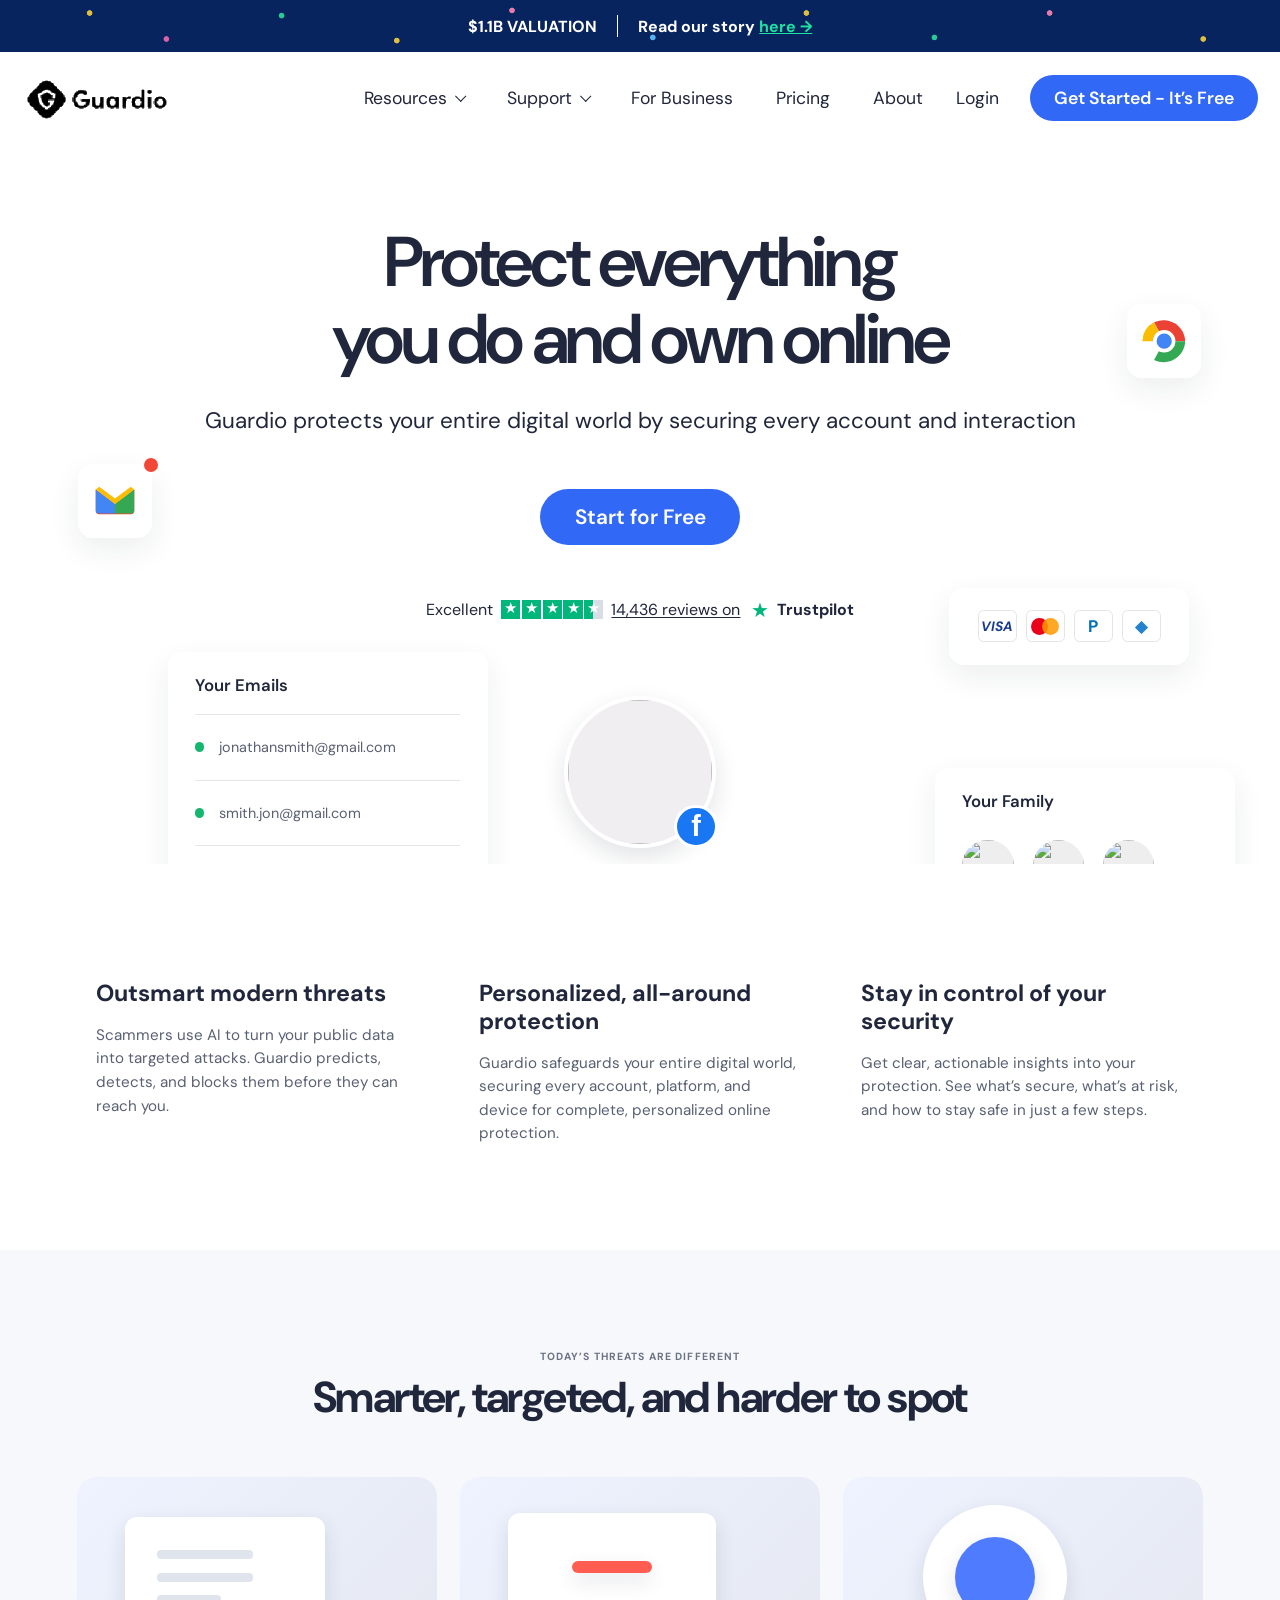
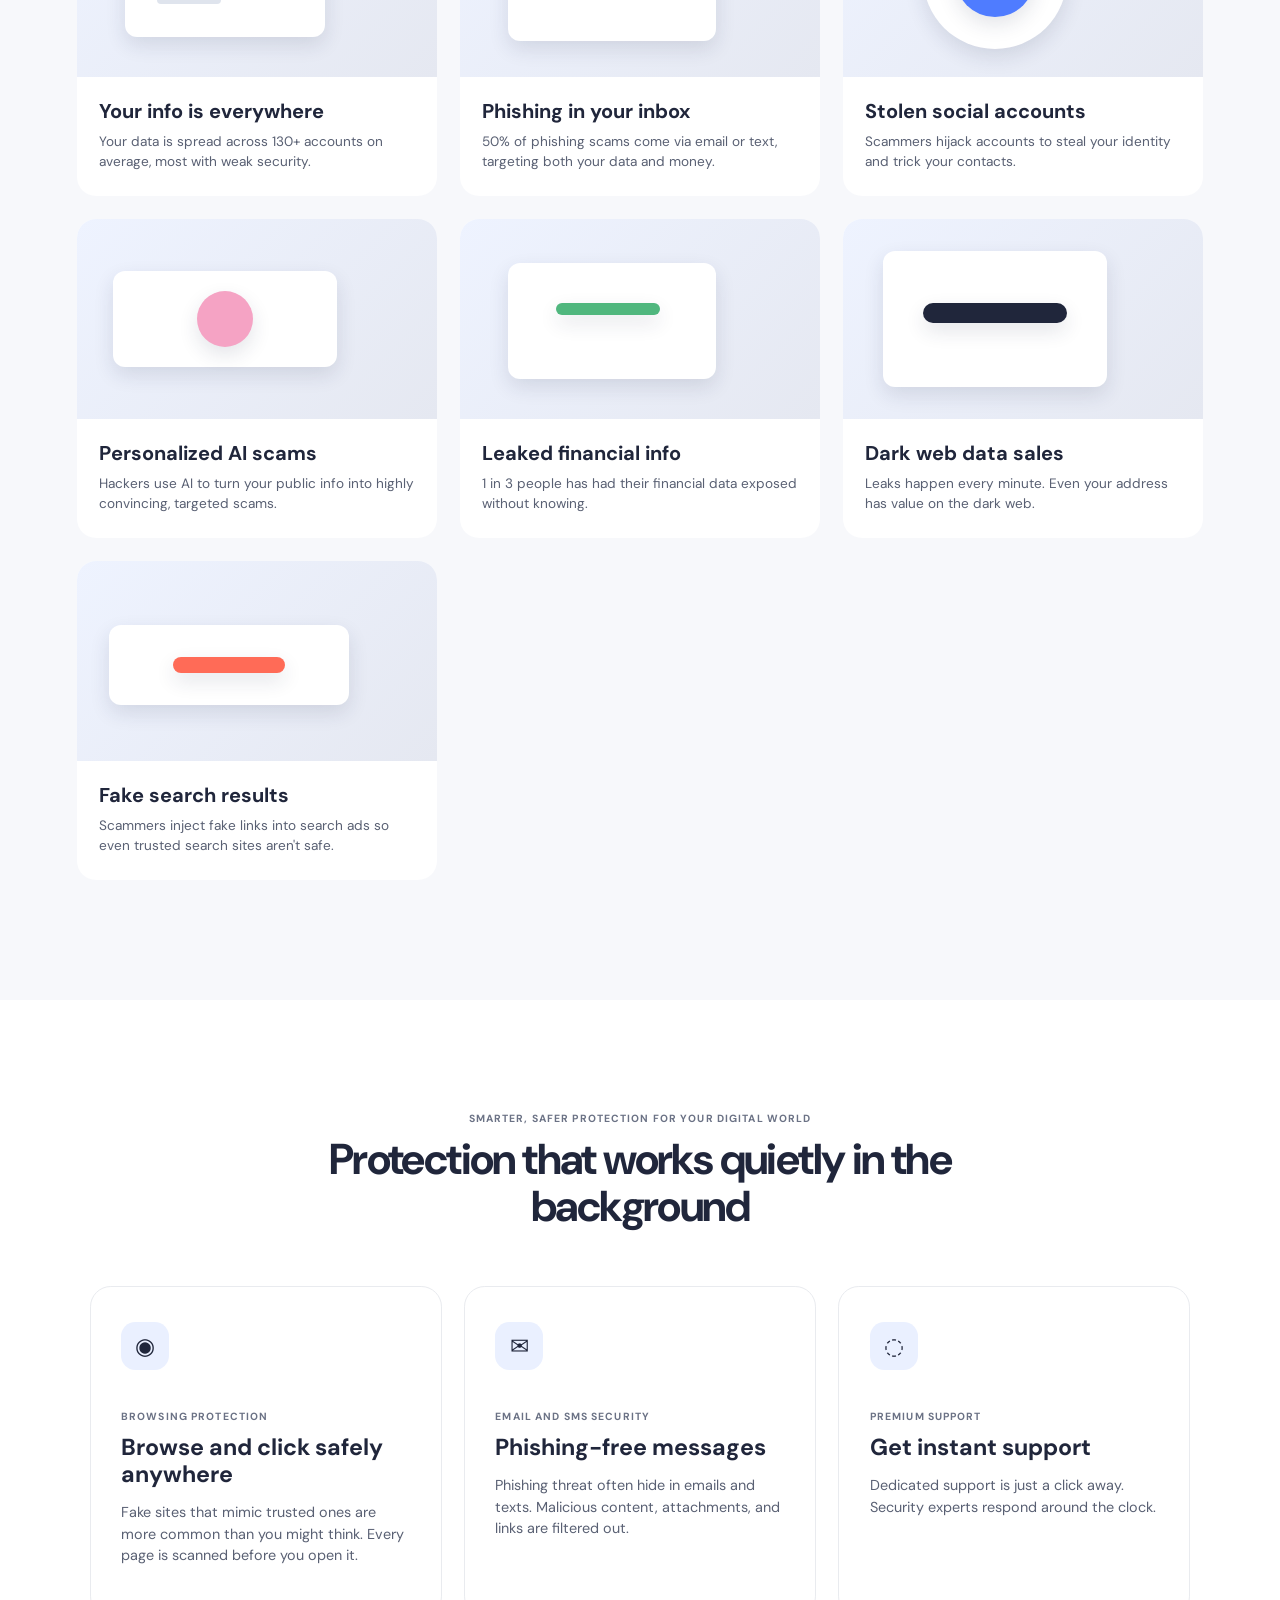
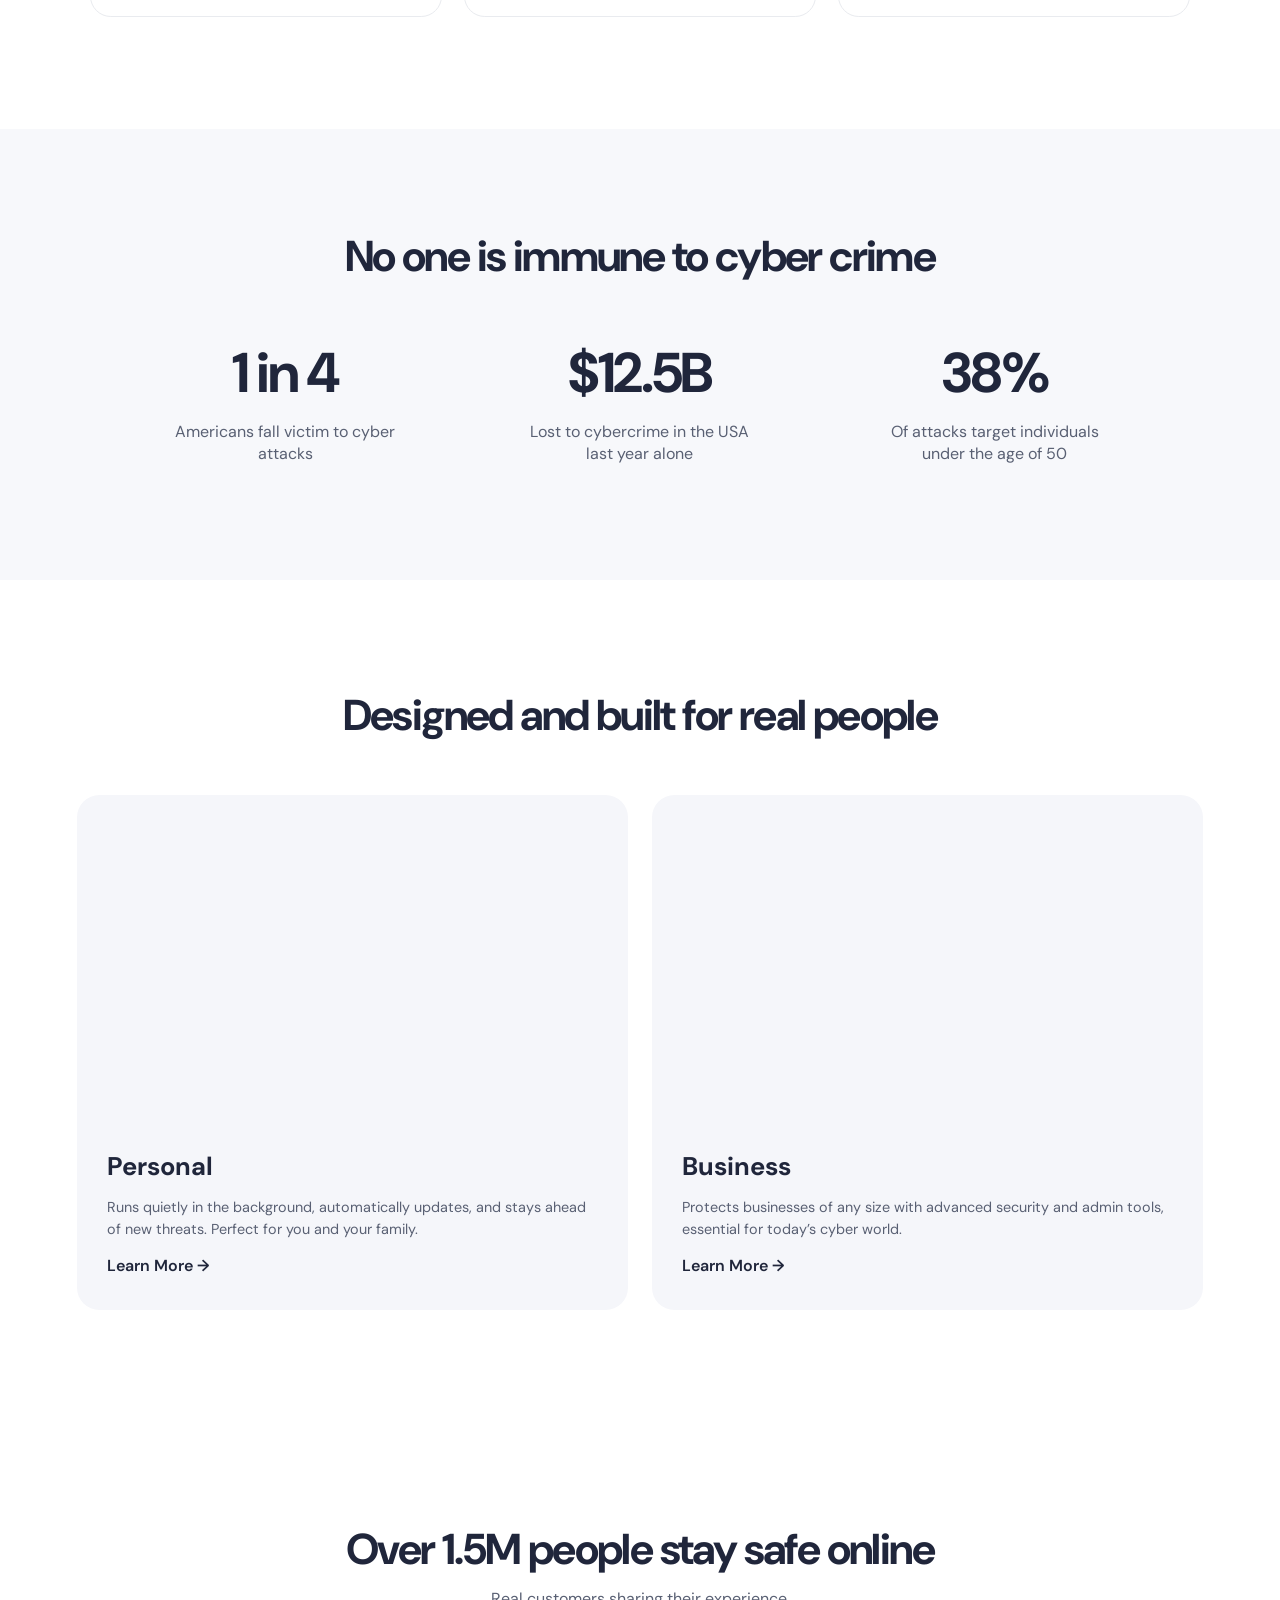
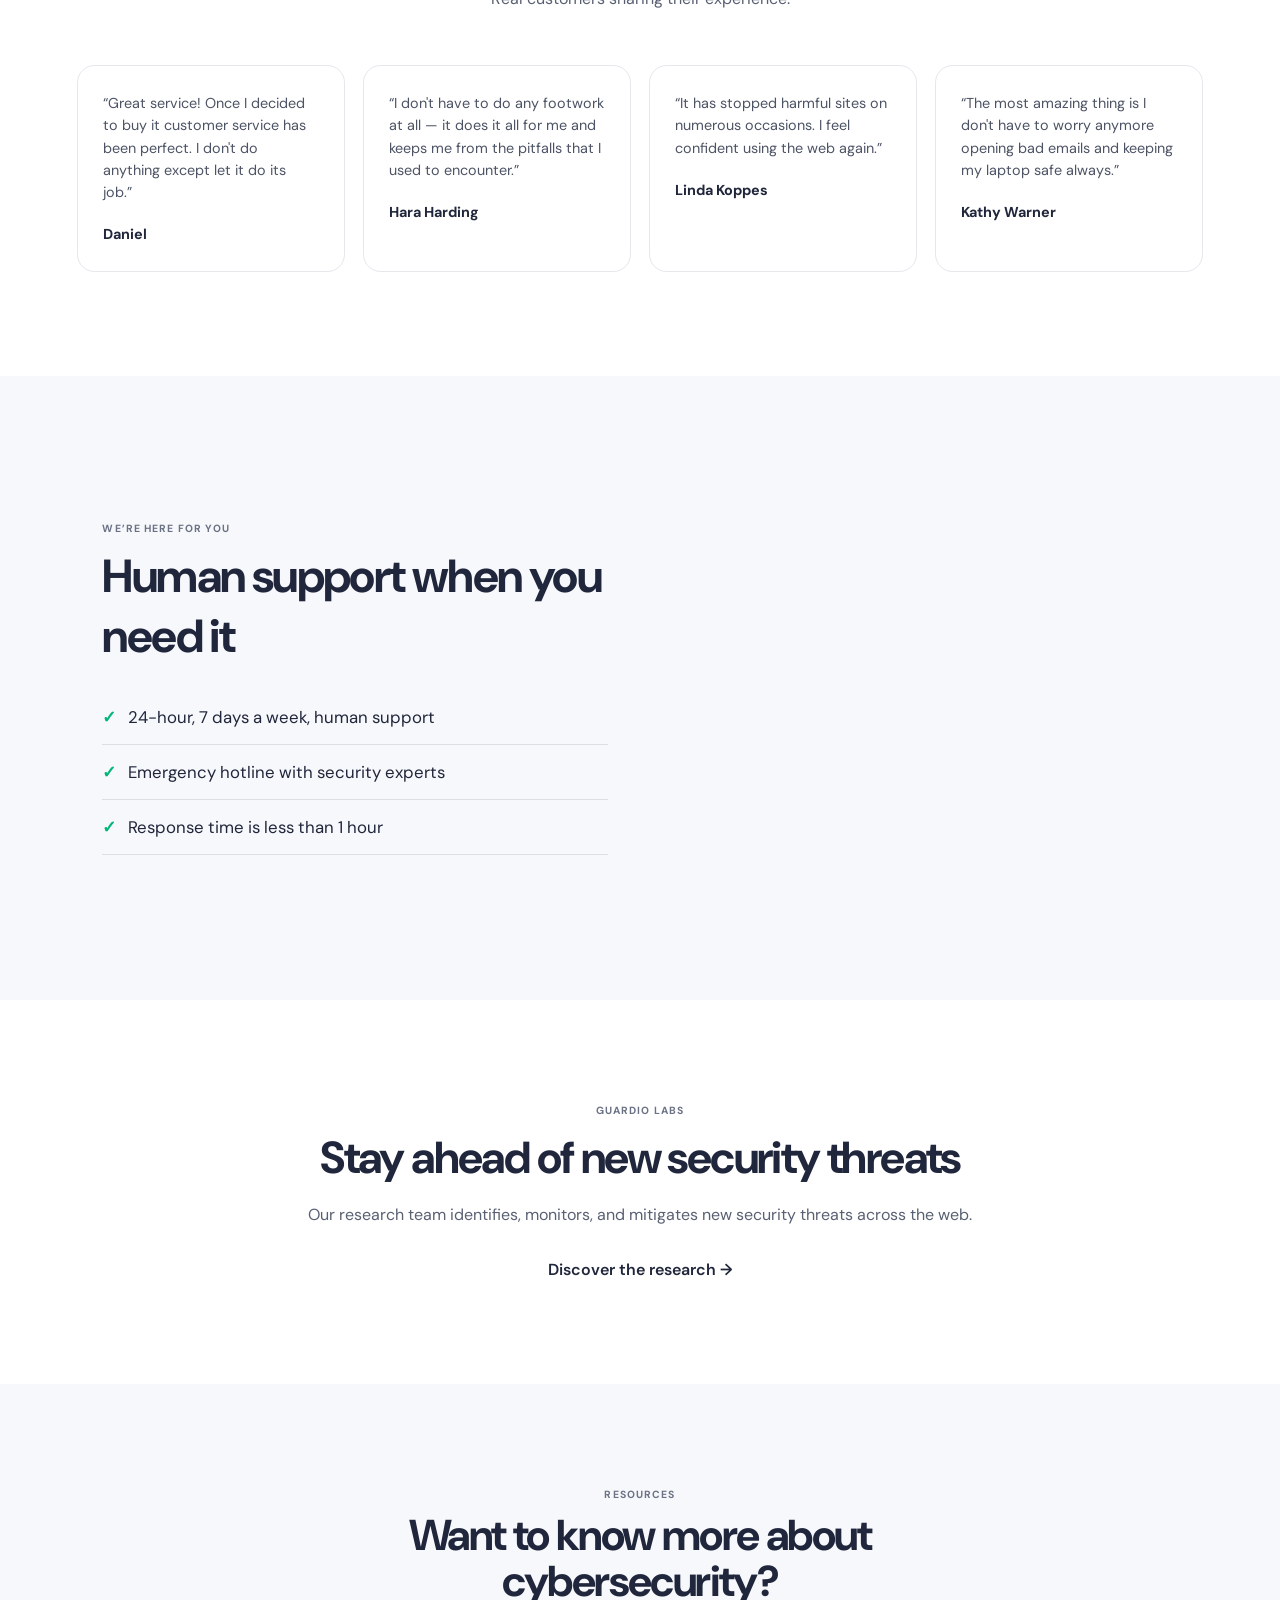
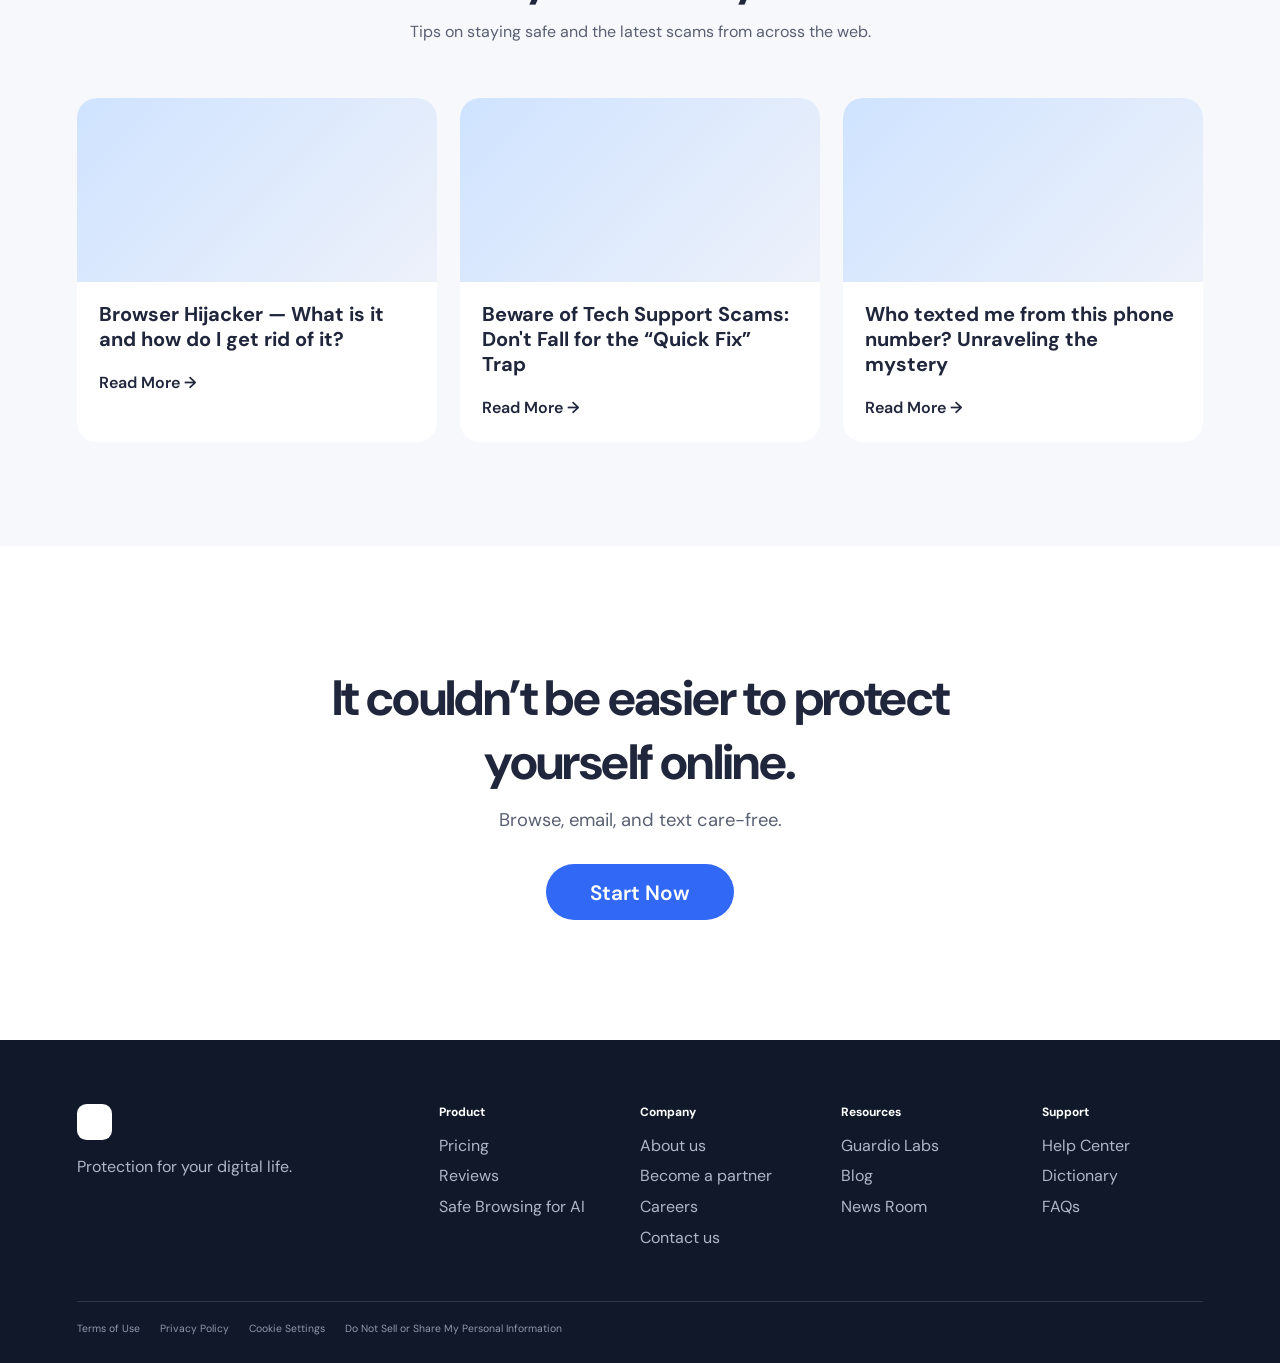
==== commit 6782a7c0: "Update website" ====
--- a/index.html
+++ b/index.html
@@ -4,10 +4,17 @@
 <head>
   <meta charset="utf-8">
   <meta name="viewport" content="width=device-width, initial-scale=1">
-  <title>Online Protection</title>
+
+  <title>Guardio | Powerful Online Protection For Digital Life</title>
+
+
+
+  <link rel="icon" type="image/png" href="/images/g-logo.jpeg">
+
   <link rel="preconnect" href="https://fonts.googleapis.com">
   <link rel="preconnect" href="https://fonts.gstatic.com" crossorigin>
   <link href="https://fonts.googleapis.com/css2?family=DM+Sans:wght@400;500;600;700&display=swap" rel="stylesheet">
+
   <link rel="stylesheet" href="style.css">
 </head>
 
@@ -41,13 +48,13 @@
             <button type="button" class="nav-button">Support <span class="chevron"></span></button>
             <div class="dropdown-menu">
               <a href="/Pages/Labs/index.html">Help Center</a>
-              <a href="#support">Contact us</a>
-            </div>
-          </div>
-
-          <a href="#business">For Business</a>
-          <a href="#pricing">Pricing</a>
-          <a href="#about">About</a>
+              <a href="https://guard.io/contact">Contact us</a>
+            </div>
+          </div>
+
+          <a href="https://guard.io/safe-browsing">For Business</a>
+          <a href="https://guard.io/plans">Pricing</a>
+          <a href="https://guard.io/about">About</a>
         </nav>
 
         <div class="nav-actions">
@@ -221,7 +228,7 @@
             <div class="feature-icon">✉</div>
             <p class="eyebrow">EMAIL AND SMS SECURITY</p>
             <h3>Phishing-free messages</h3>
-            <p>Phishing threats often hide in emails and texts. Malicious content, attachments, and links are filtered
+            <p>Phishing threat often hide in emails and texts. Malicious content, attachments, and links are filtered
               out.</p>
           </article>
           <article>
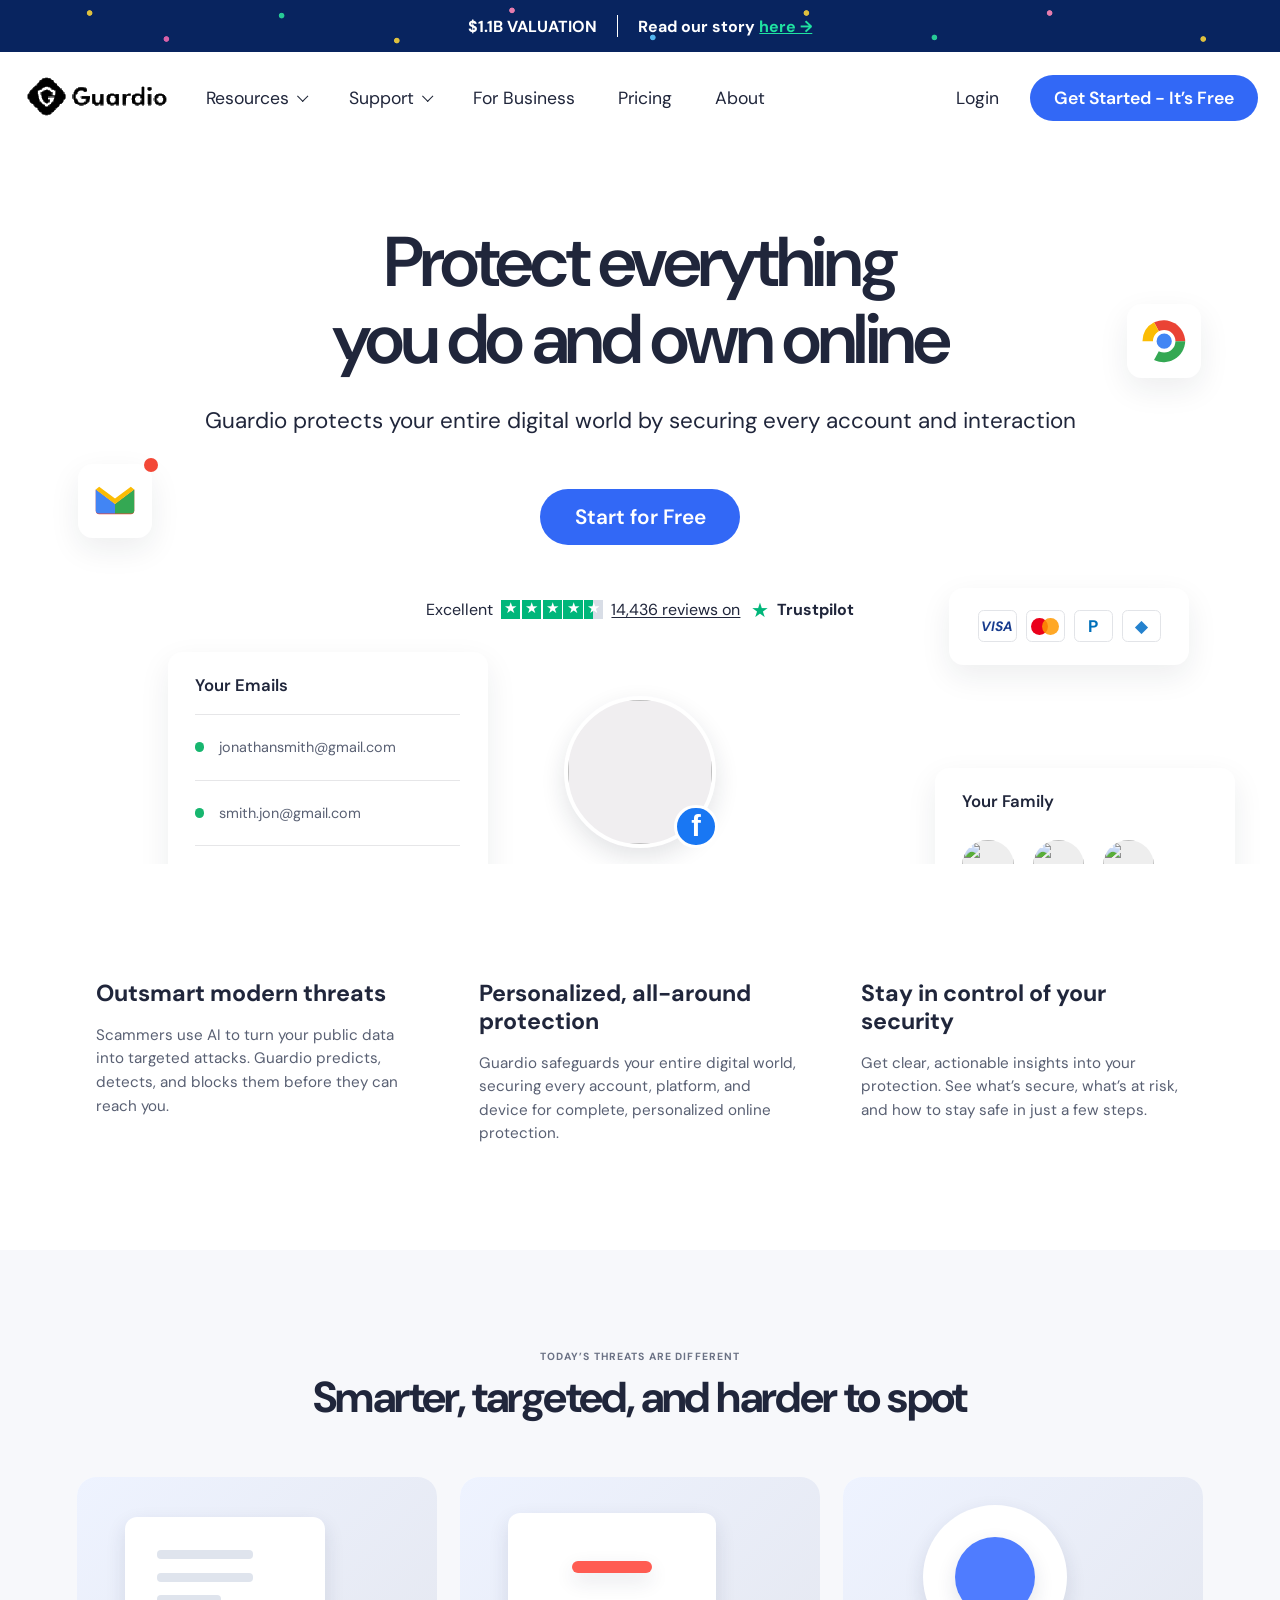
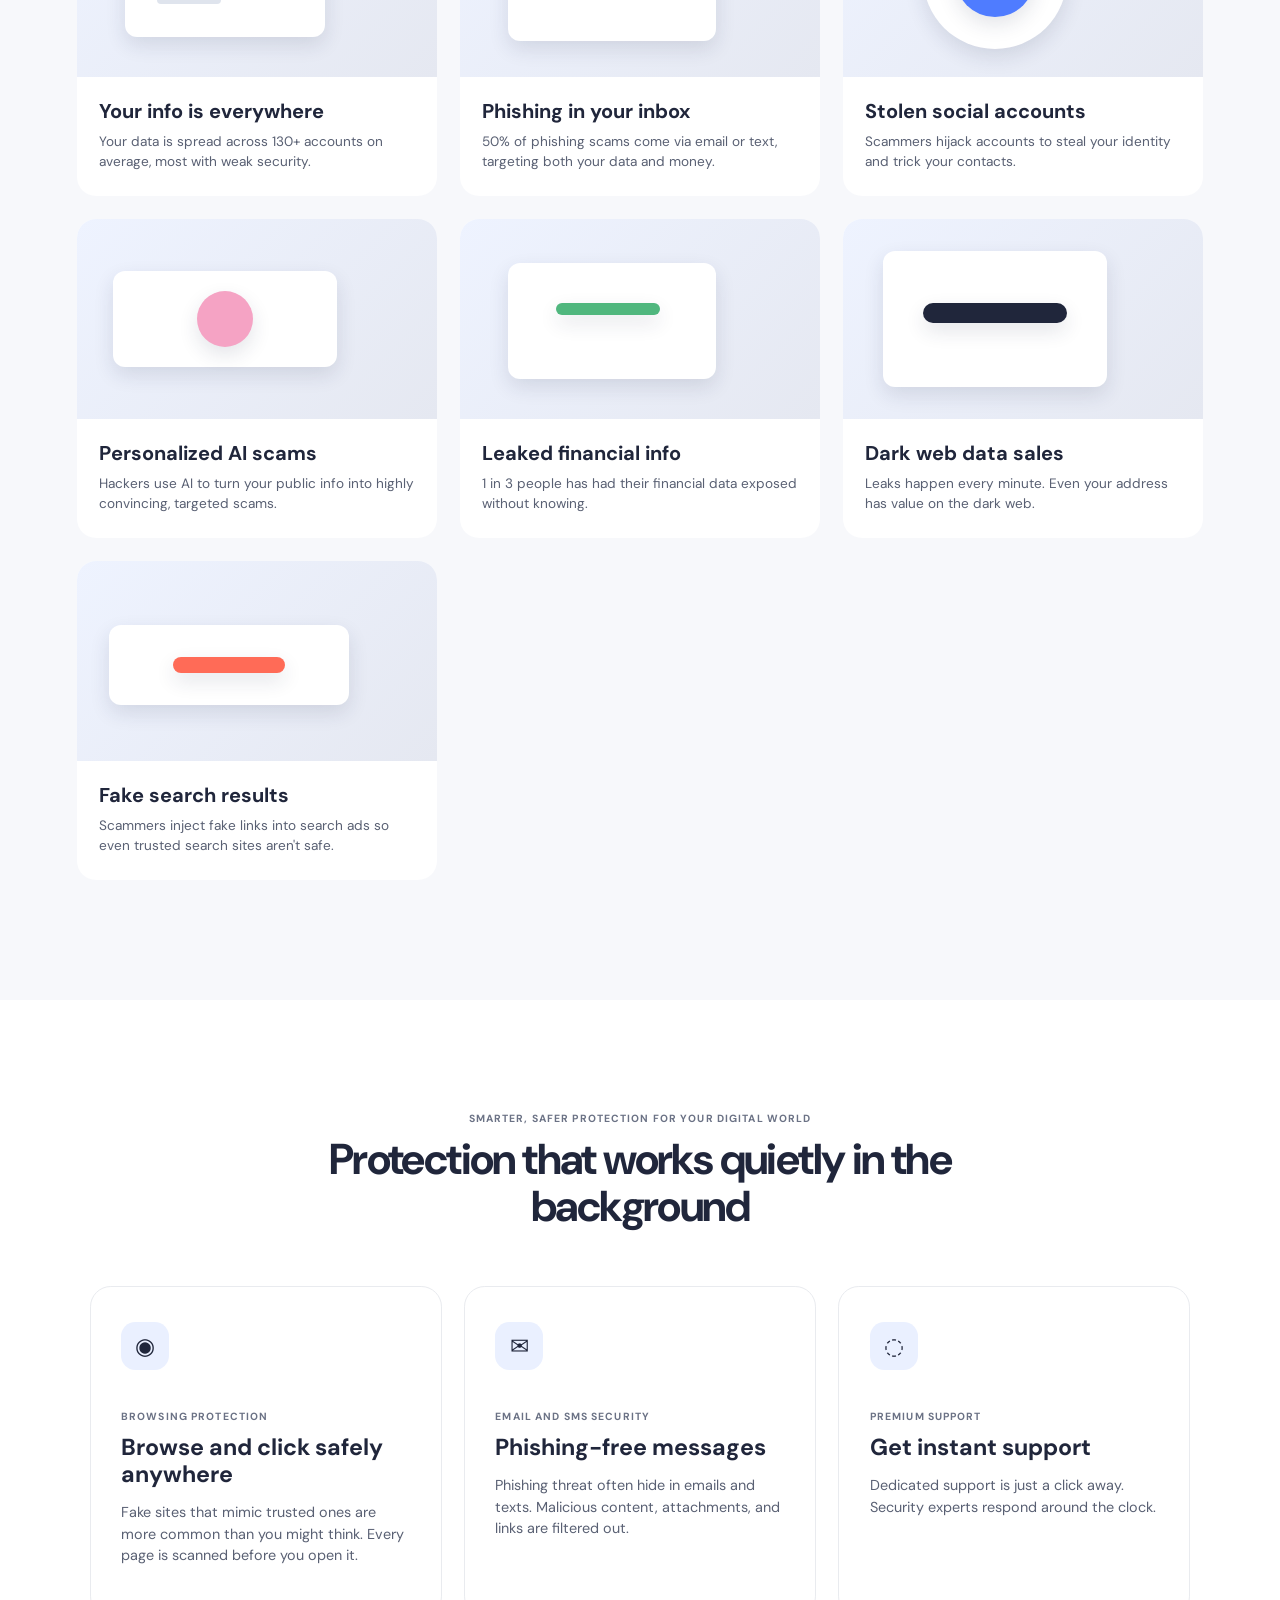
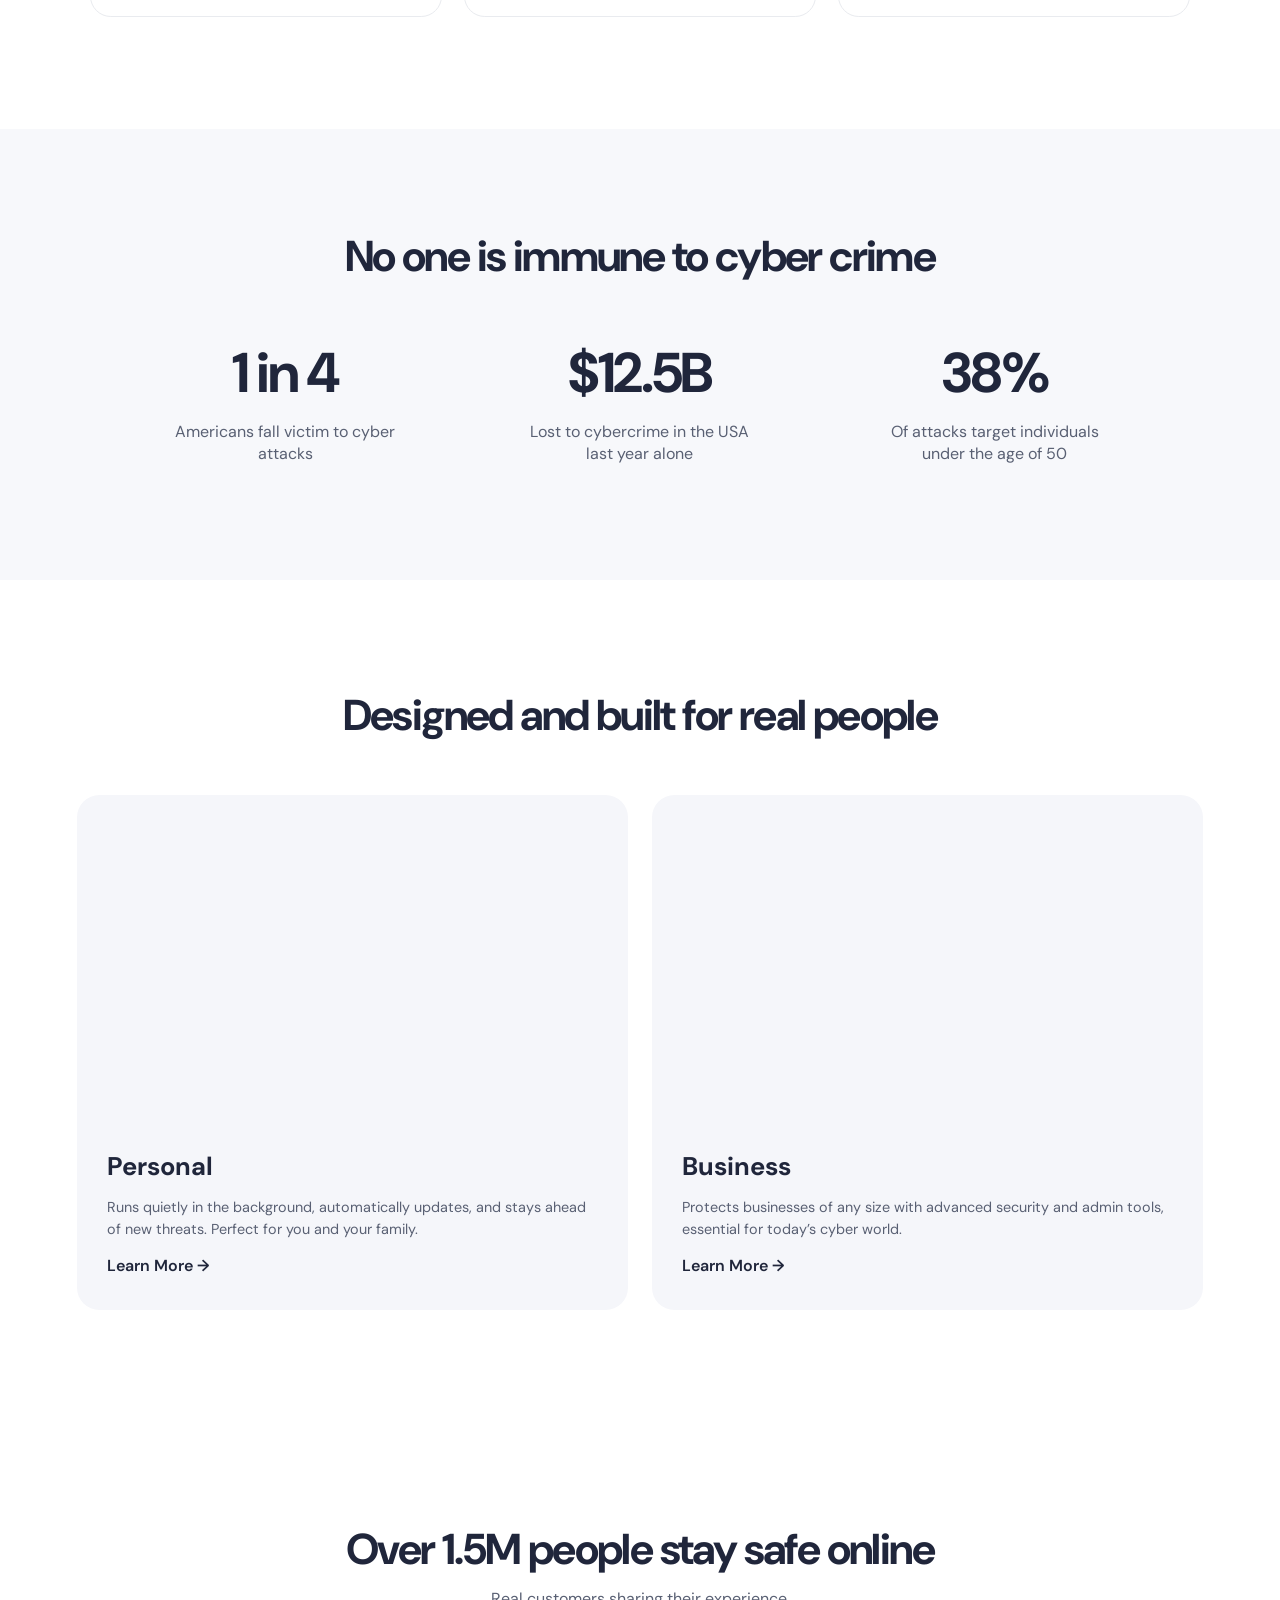
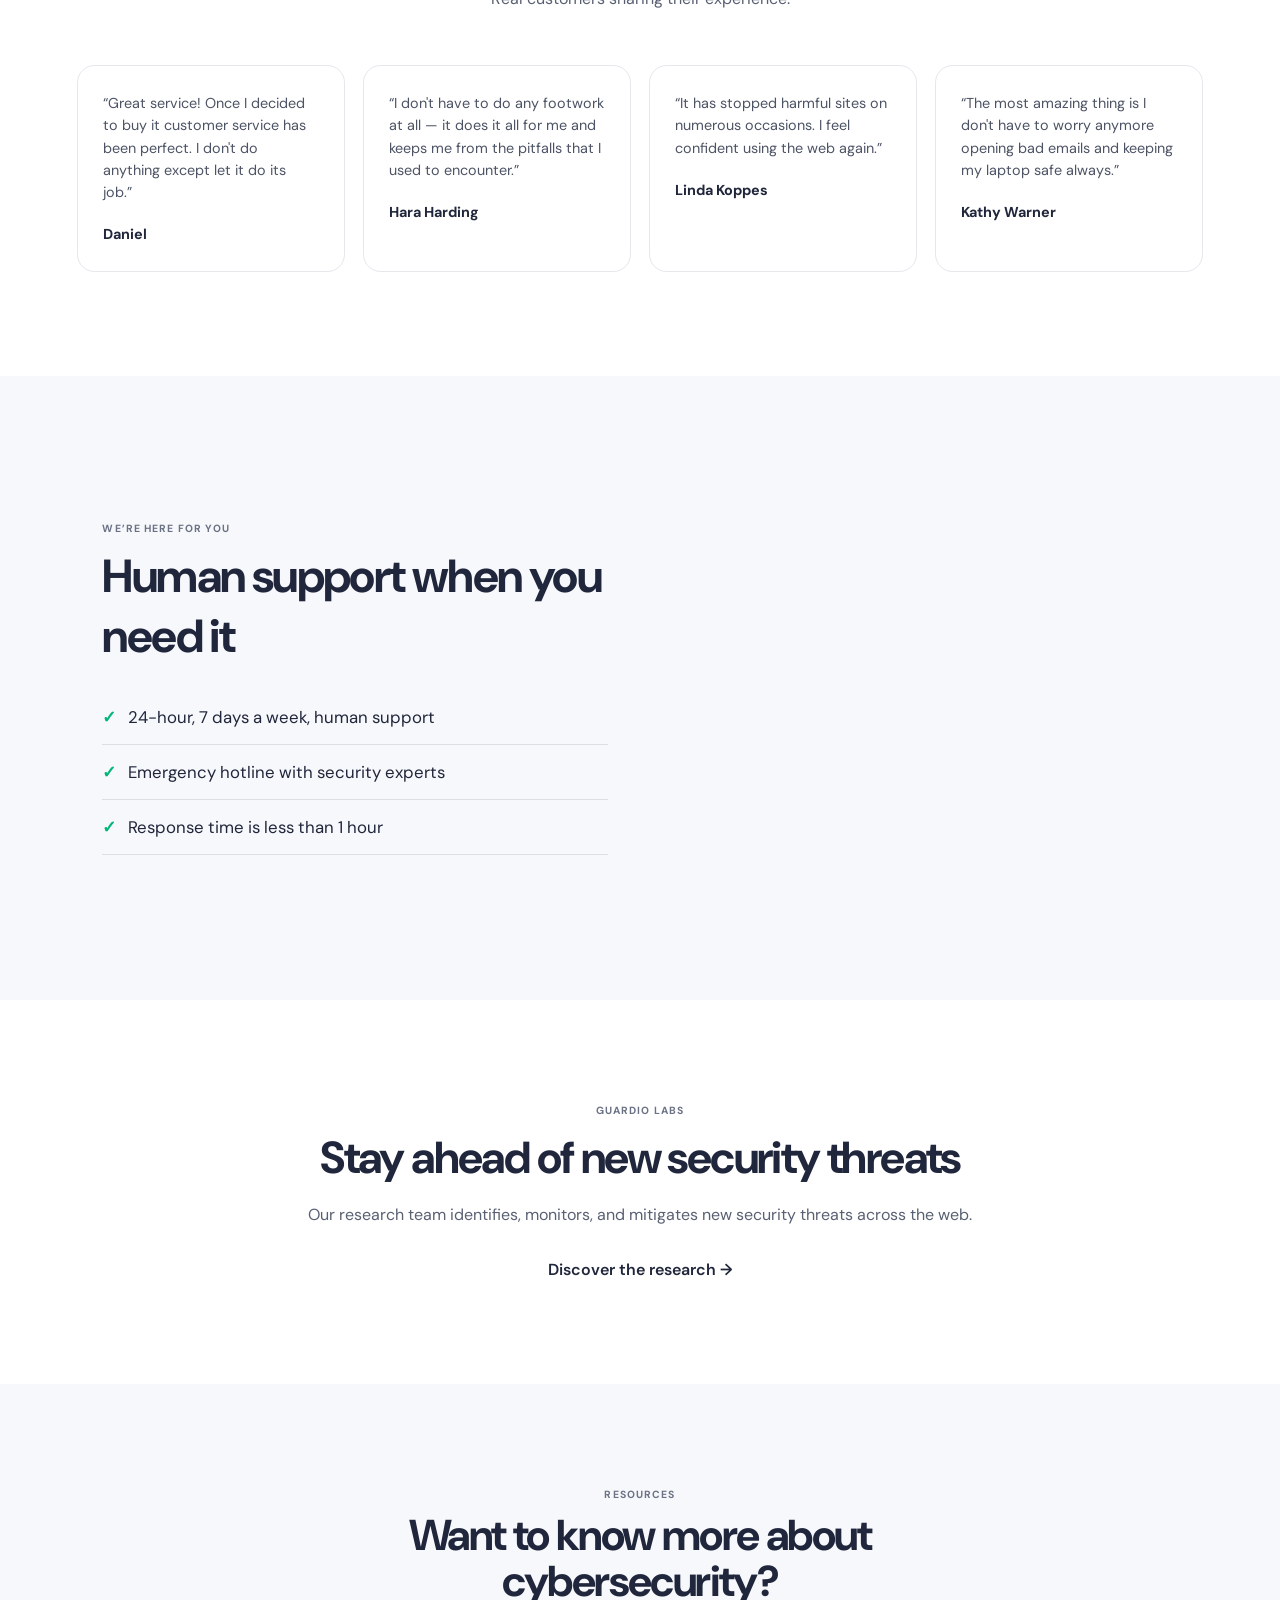
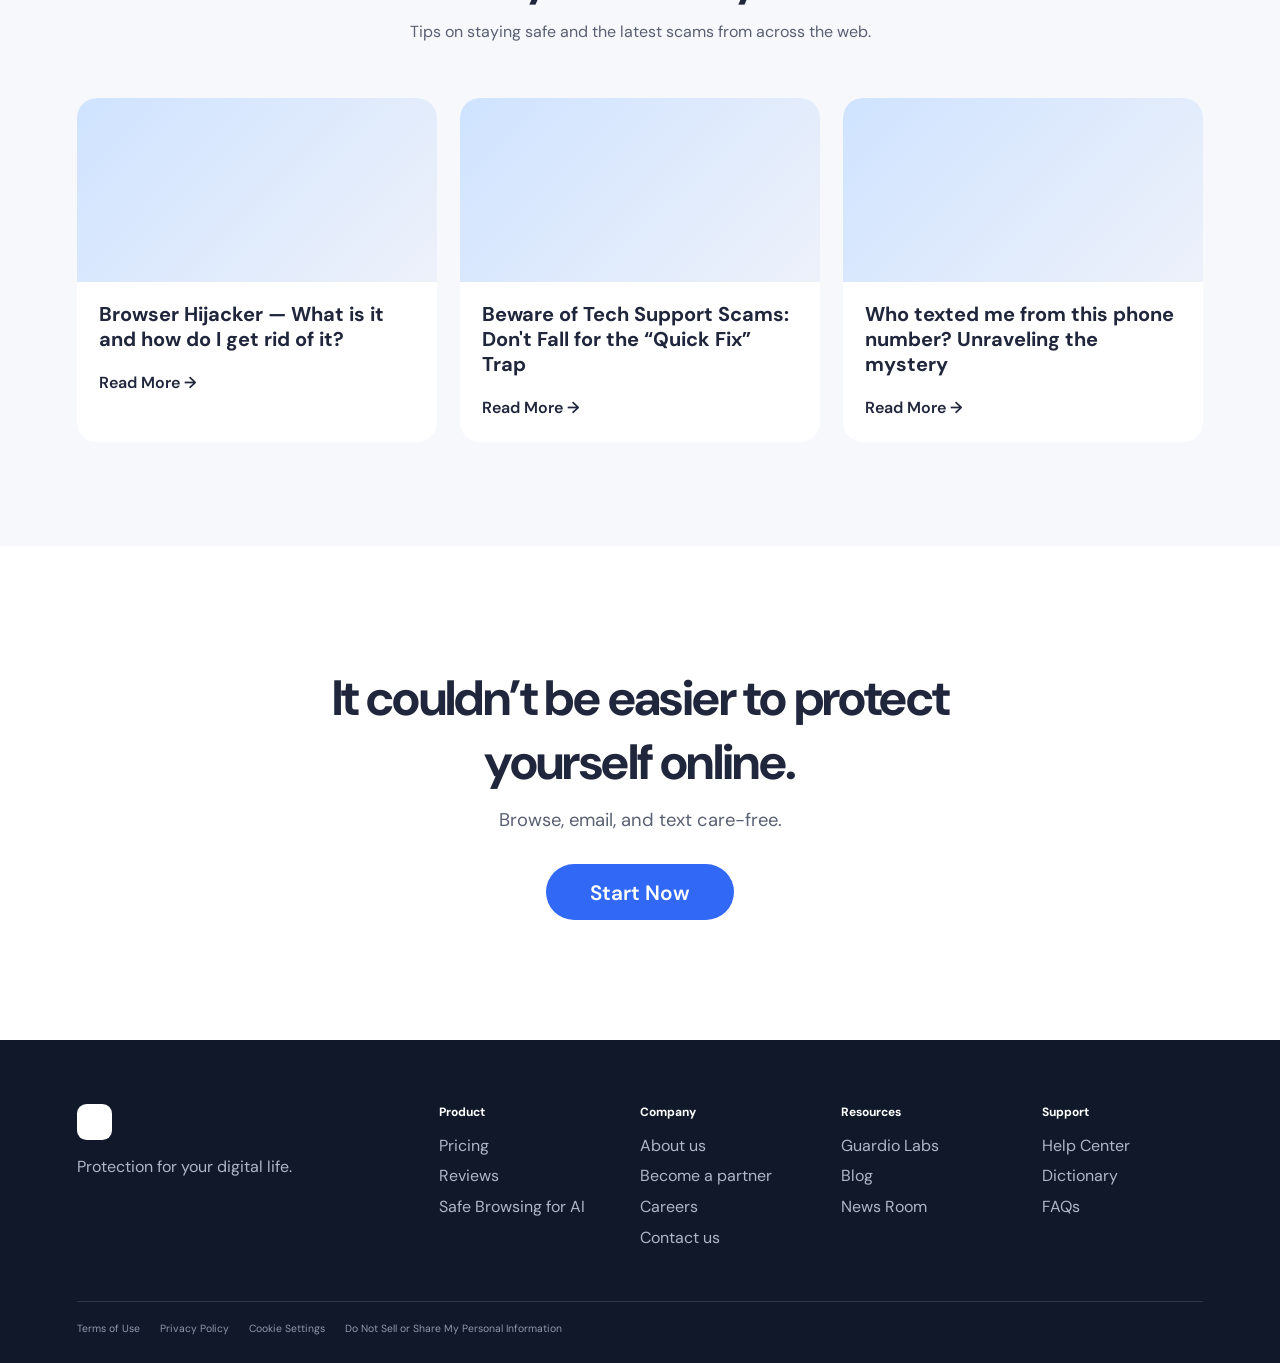
==== commit b83b3d31: "Mobile Nav fixed" ====
--- a/index.html
+++ b/index.html
@@ -31,8 +31,9 @@
 
     <header class="site-header">
       <div class="nav-shell">
-        <img src="/images/logo-new.png" alt="">
-        <div class="logo-slot" aria-hidden="true"></div>
+        <div class="logo-slot">
+          <img src="/images/logo-new.png" alt="Guardio">
+        </div>
 
         <nav class="main-nav" aria-label="Main navigation">
           <div class="nav-dropdown">
@@ -62,7 +63,11 @@
           <a href="#start" class="nav-cta">Get Started - It’s Free</a>
         </div>
 
-        <button class="mobile-menu" aria-label="Open menu"><span></span><span></span><span></span></button>
+        <button class="mobile-menu" type="button" aria-label="Open menu" aria-expanded="false">
+          <span></span>
+          <span></span>
+          <span></span>
+        </button>
       </div>
     </header>
 
--- a/style.css
+++ b/style.css
@@ -1088,11 +1088,115 @@
 
   .main-nav,
   .nav-actions {
-    display: none
+    display: none;
   }
 
   .mobile-menu {
-    display: block
+    display: flex;
+    flex-direction: column;
+    justify-content: center;
+    align-items: center;
+    gap: 5px;
+    margin-left: auto;
+    width: 40px;
+    height: 40px;
+    padding: 6px;
+    background: transparent;
+    border: 0;
+    cursor: pointer;
+    z-index: 101;
+  }
+
+  .mobile-menu span {
+    display: block;
+    width: 25px;
+    height: 2px;
+    margin: 0;
+    background: var(--ink);
+    transition: transform 0.25s ease, opacity 0.25s ease;
+  }
+
+  /* OPEN MOBILE MENU */
+  .main-nav.mobile-open {
+    display: flex;
+    position: absolute;
+    top: 100%;
+    left: 0;
+    right: 0;
+    width: 100%;
+
+    flex-direction: column;
+    align-items: stretch;
+    gap: 0;
+
+    padding: 16px 20px 24px;
+
+    background: #fff;
+    box-shadow: 0 12px 30px rgba(25, 31, 52, 0.12);
+
+    z-index: 100;
+  }
+
+  /* Mobile navigation links */
+  .main-nav.mobile-open>a {
+    display: block;
+    width: 100%;
+    padding: 14px 0;
+    font-size: 17px;
+  }
+
+  /* Mobile dropdown */
+  .main-nav.mobile-open .nav-dropdown {
+    width: 100%;
+  }
+
+  .main-nav.mobile-open .nav-button {
+    width: 100%;
+    justify-content: space-between;
+    padding: 14px 0;
+    font-size: 17px;
+  }
+
+  /* Dropdown menus on mobile */
+  .main-nav.mobile-open .dropdown-menu {
+    position: static;
+    display: none;
+
+    width: 100%;
+    min-width: 0;
+
+    padding: 0 0 8px 16px;
+
+    border: 0;
+    border-radius: 0;
+    box-shadow: none;
+  }
+
+  .main-nav.mobile-open .nav-dropdown.open .dropdown-menu {
+    display: block;
+  }
+
+  .main-nav.mobile-open .dropdown-menu a {
+    display: block;
+    padding: 10px 0;
+  }
+
+  /* Hamburger → X */
+  .mobile-menu.active span:nth-child(1) {
+    transform: translateY(7px) rotate(45deg);
+  }
+
+  .mobile-menu.active span:nth-child(2) {
+    opacity: 0;
+  }
+
+  .mobile-menu.active span:nth-child(3) {
+    transform: translateY(-7px) rotate(-45deg);
+  }
+
+  /* Don't allow page to scroll behind open menu */
+  body.menu-open {
+    overflow: hidden;
   }
 
   .hero {
